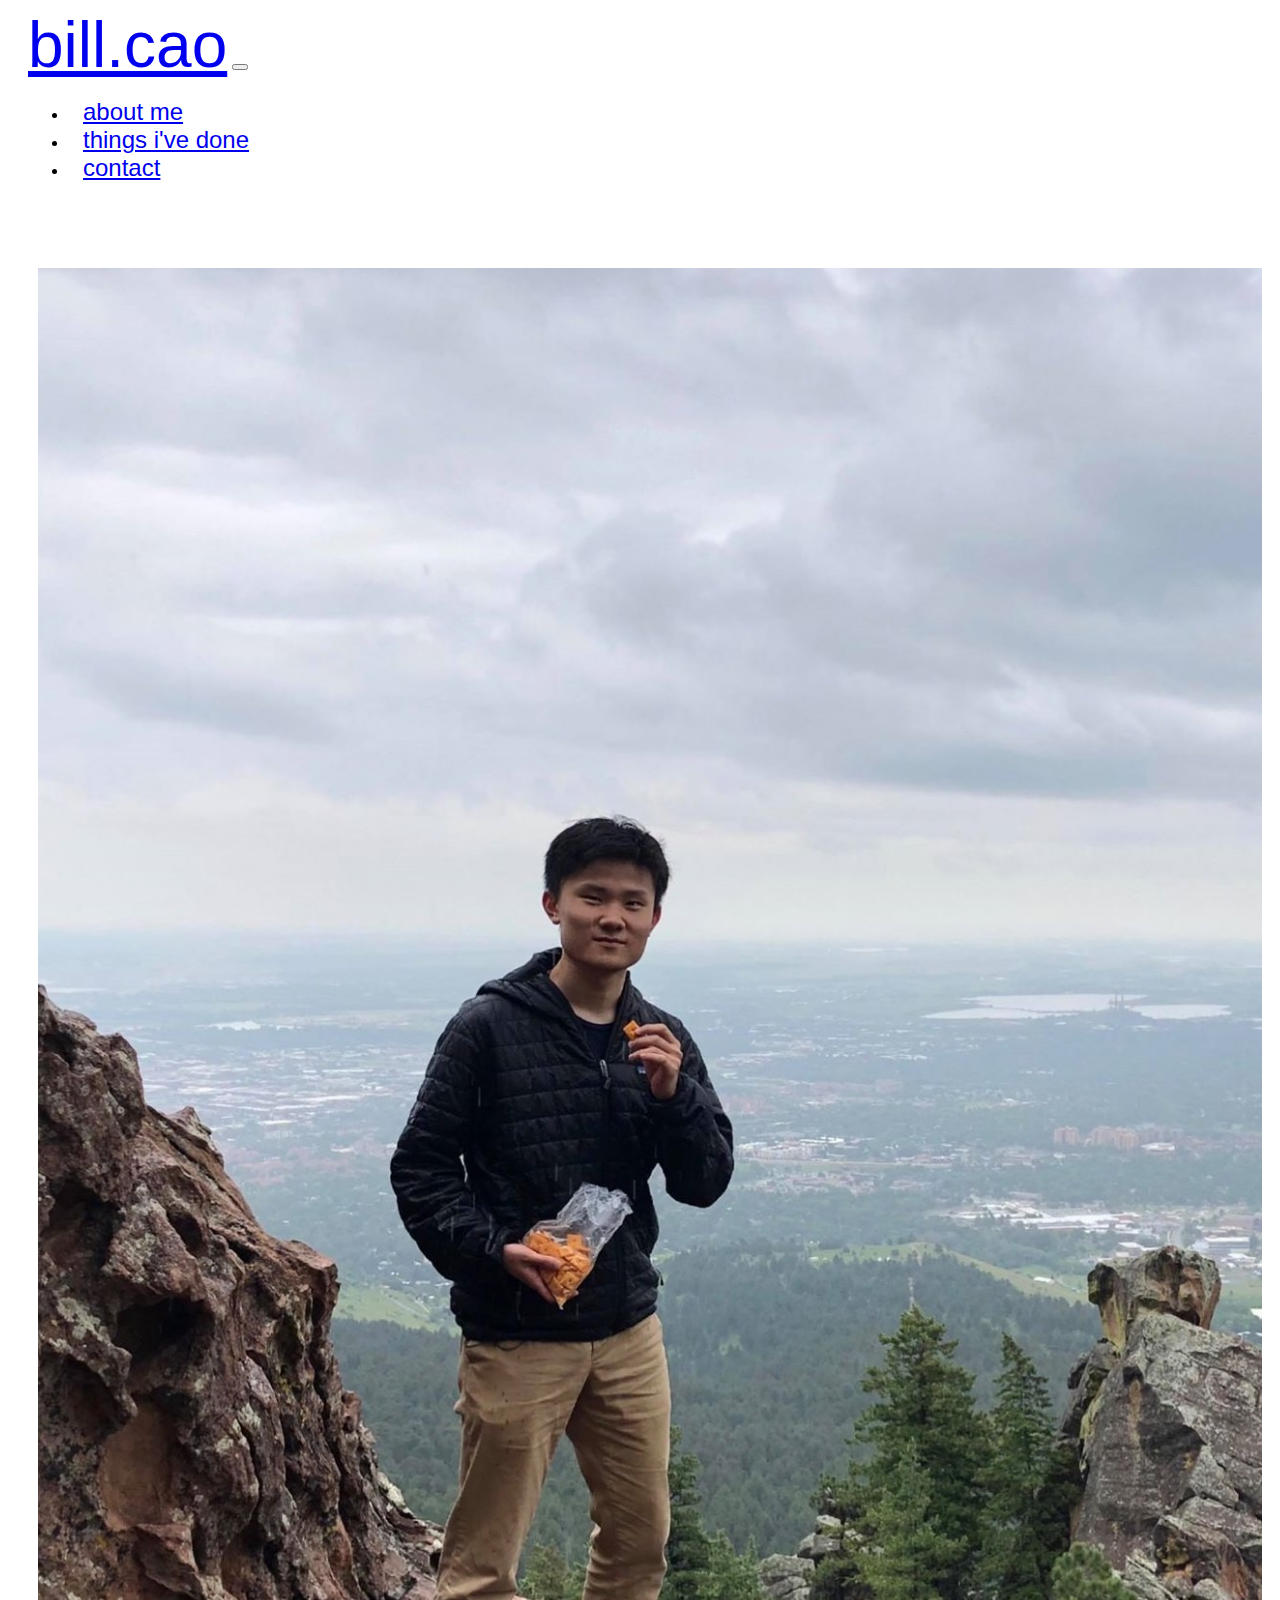
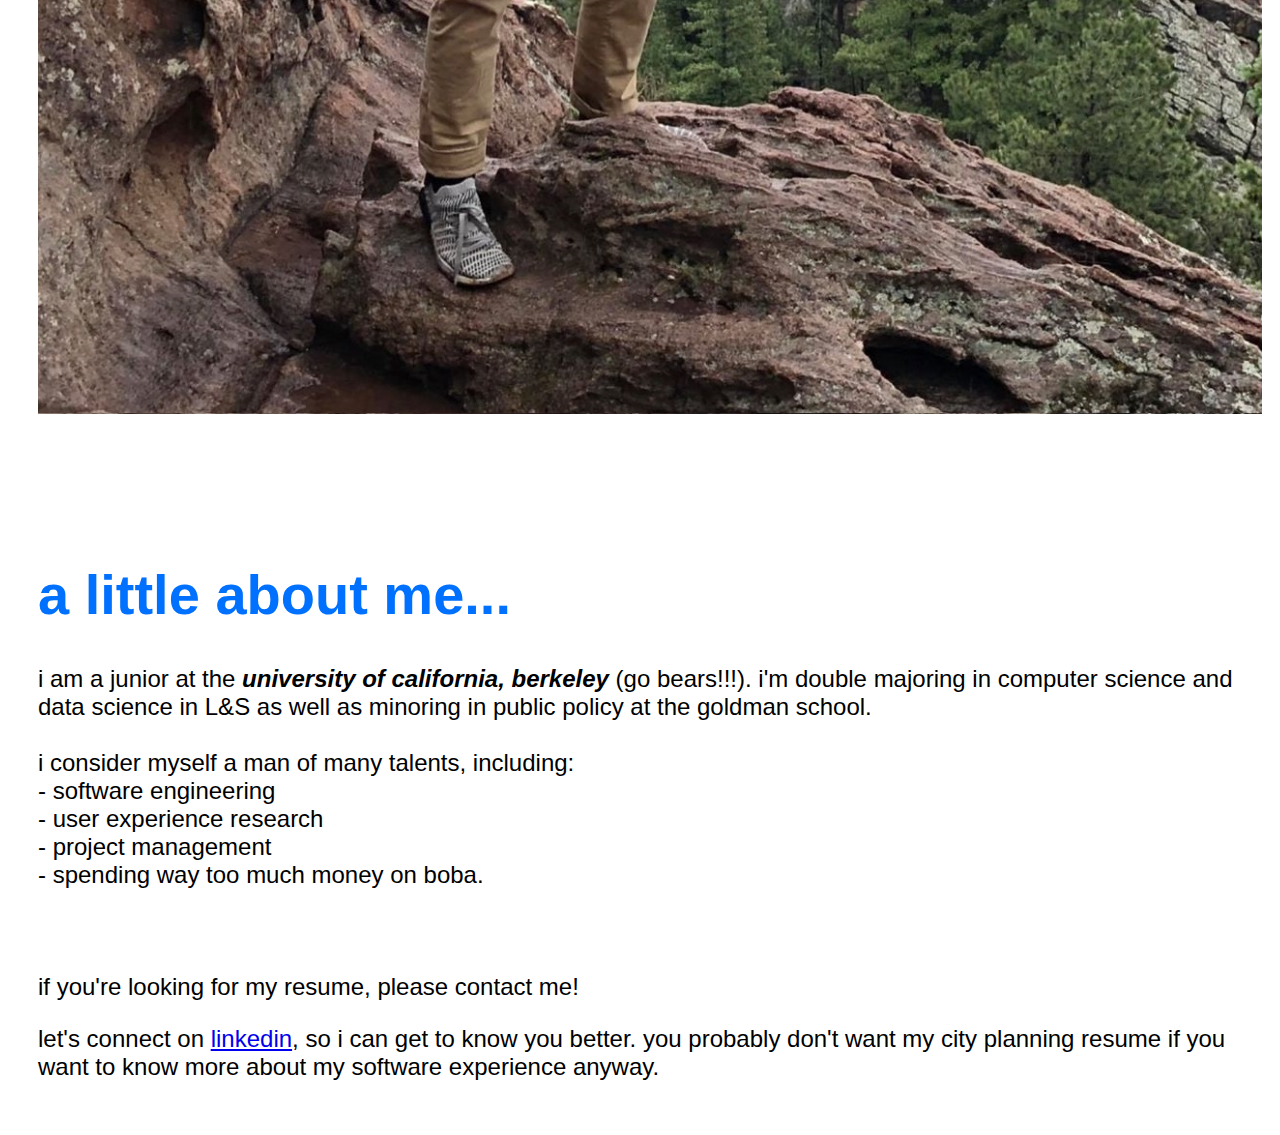
==== aboutme.html @ 920cad90 "finish lol" ====
<!doctype html>
<html lang="en">

<head>
    <!-- Required meta tags -->
    <meta charset="utf-8">
    <meta name="viewport" content="width=device-width, initial-scale=1, shrink-to-fit=no">
    <!-- SOURCE: https://css-tricks.com/snippets/css/typewriter-effect/ -->
    <script type="text/javascript" src="typewriter.js">            
    </script>

    <!-- Bootstrap CSS -->
    <link rel="stylesheet" href="https://stackpath.bootstrapcdn.com/bootstrap/4.1.1/css/bootstrap.min.css" integrity="sha384-WskhaSGFgHYWDcbwN70/dfYBj47jz9qbsMId/iRN3ewGhXQFZCSftd1LZCfmhktB" crossorigin="anonymous">
    <link rel="stylesheet" href="style.css">

    <link rel="icon" type="image/ico" href="img/favicon.ico">

    <title>Bill Cao - Student at UC Berkeley</title>

    <style>
        body { 
            animation: fadeInAnimation ease 1s 
        } 

        html {
            height: 100%;
            margin: 0;
        }
        
        footer {
            background-color: #555;
            color: white;
            padding: 15px;
            position: absolute;
            bottom: 0;
            width: 100%;
            height: 50px
        }
        
        .bg {
            height: 100%;
            background-repeat: no-repeat;
            background-size: cover;
            background-position: center;
        }
        
        hr {
            height: 3px;
            width: 20%;
        }
        

        /*div {
        border: 3px solid #2a06b4;
      }*/
    </style>
</head>

<body data-spy="scroll" data-target=".navbar" style="font-family:'Lucida Sans', 'Lucida Sans Regular', 'Lucida Grande', 'Lucida Sans Unicode', Geneva, Verdana, sans-serif">
    <div class="bg">
        <nav class="navbar navbar-expand-sm navbar-light bg-transparent" style="margin-left: 20px; margin-right: 20px;">
            
            <a class="navbar-brand" href="index.html" style="font-size: 400%">bill.cao</a>
            
            <button class="navbar-toggler" type="button" data-toggle="collapse" data-target="#navbarNav" aria-controls="navbarNav" aria-expanded="false" aria-label="Toggle navigation">
                <span class="navbar-toggler-icon"></span>
            </button>
            
            <div class="collapse navbar-collapse" id="navbarNav">
                <ul class="navbar-nav ml-auto">
        
                    <li class="nav-item">
                        <a class="nav-link" href="aboutme.html" style="font-size:x-large;">about me</a>
                    </li>
        
                    <li class="nav-item">
                        <a class="nav-link" href="projects.html" style="font-size:x-large;">things i've done</a>
                    </li>
        
                    <li class="nav-item">
                        <a class="nav-link" href="contact.html" style="font-size:x-large;">contact</a>
                    </li>
        
                </ul>
            </div>
        </nav>

        <div class="container-fluid">
            <div class="row" style="padding: 10px">
                <div class="col-md-5" style="padding: 10px">
                    <img src="img/mountainme.jpg" style="padding: 10px; width: 100%; padding-top: 50px">
                </div>

                <div class="col-md-5" style="margin-top: 10%; margin-left: 20px">
                    <h1 class="title-text"> a little about me... </h1>

                    <p style="margin-top: 20px; font-size: 150%; color: #000;"> 
                        i am a junior at the <b><i>university of california, berkeley</i></b> (go bears!!!). i'm double majoring in computer science and data science in L&S as well as minoring in public policy at the goldman school. <br> <br>
                        i consider myself a man of many talents, including: <br>- software engineering <br>- user experience research <br>- project management <br>- spending way too much money on boba.
                    </p>
                </div>
            </div>

            <div class="row" style="padding: 20px">
                <div class="col-md-10" style="padding: 10px">
                    <p style="margin-top: 20px; font-size: 150%; color: #000;"> 
                        if you're looking for my resume, please contact me!
                    </p>
                        
                    <p style="margin-top: 20px; font-size: 150%; color: #000;"> 
                        let's connect on <a href="https://linkedin.com/in/caobill"> linkedin</a>, so i can get to know you better. you probably don't want my city planning resume if you want to know more about my software experience anyway. 
                    </p>
                </div>
            </div>
        </div>
    </div>

    
</body>
---- style.css ----
.css-typing p {
    border-right: .15em solid orange;
    font-family: "Courier";
    font-size: 30px;
    white-space: nowrap;
    overflow: hidden;
  }

  .navbar-nav > li{
    padding-left:15px;
    padding-right:15px;
  }

  .title-text {
    font-size: 350%; 
    color: #0070FF;
  }

  .css-typing p:nth-child(1) {
    width: 15.3em;
    -webkit-animation: type 4s steps(400, end);
    animation: type 4s steps(40, end);
    -webkit-animation-fill-mode: forwards;
    animation-fill-mode: forwards;
  }

  .css-typing p:nth-child(1) {
    width: 20.3em;
    -webkit-animation: type 4s steps(400, end);
    animation: type 4s steps(40, end);
    -webkit-animation-fill-mode: backwards;
    animation-fill-mode: backwards;
  }
  
  @keyframes type {
    0% {
      width: 0;
    }
    99.9% {
      border-right: .15em solid orange;
    }
    100% {
      border: none;
    }
  }
  
  @-webkit-keyframes type {
    0% {
      width: 0;
    }
    99.9% {
      border-right: .15em solid orange;
    }
    100% {
      border: none;
    }
  }
  
  @keyframes type2 {
    0% {
      width: 0;
    }
    1% {
      opacity: 1;
    }
    99.9% {
      border-left: .15em solid orange;
    }
    100% {
      opacity: 1;
      border: none;
    }
  }

  @keyframes blink {
    50% {
      border-color: transparent;
    }
  }
  @-webkit-keyframes blink {
    50% {
      border-color: tranparent;
    }
  }

  @keyframes fadeInAnimation { 
    0% { 
        opacity: 0; 
    } 
    100% { 
        opacity: 1; 
    } 
}

@keyframes goDown {
    0% { 
        transform: translateY(0); 
    }

    100% { 
        transform: translateY(-15%);
    }
}

@keyframes goUp {
    0% { 
        transform: translateY(0); 
    }

    100% { 
        transform: translateY(15%);
    }
}


.movedown {
    animation: goDown ease forwards 2s
}

.moveup {
    animation: goUp ease forwards 2s
}
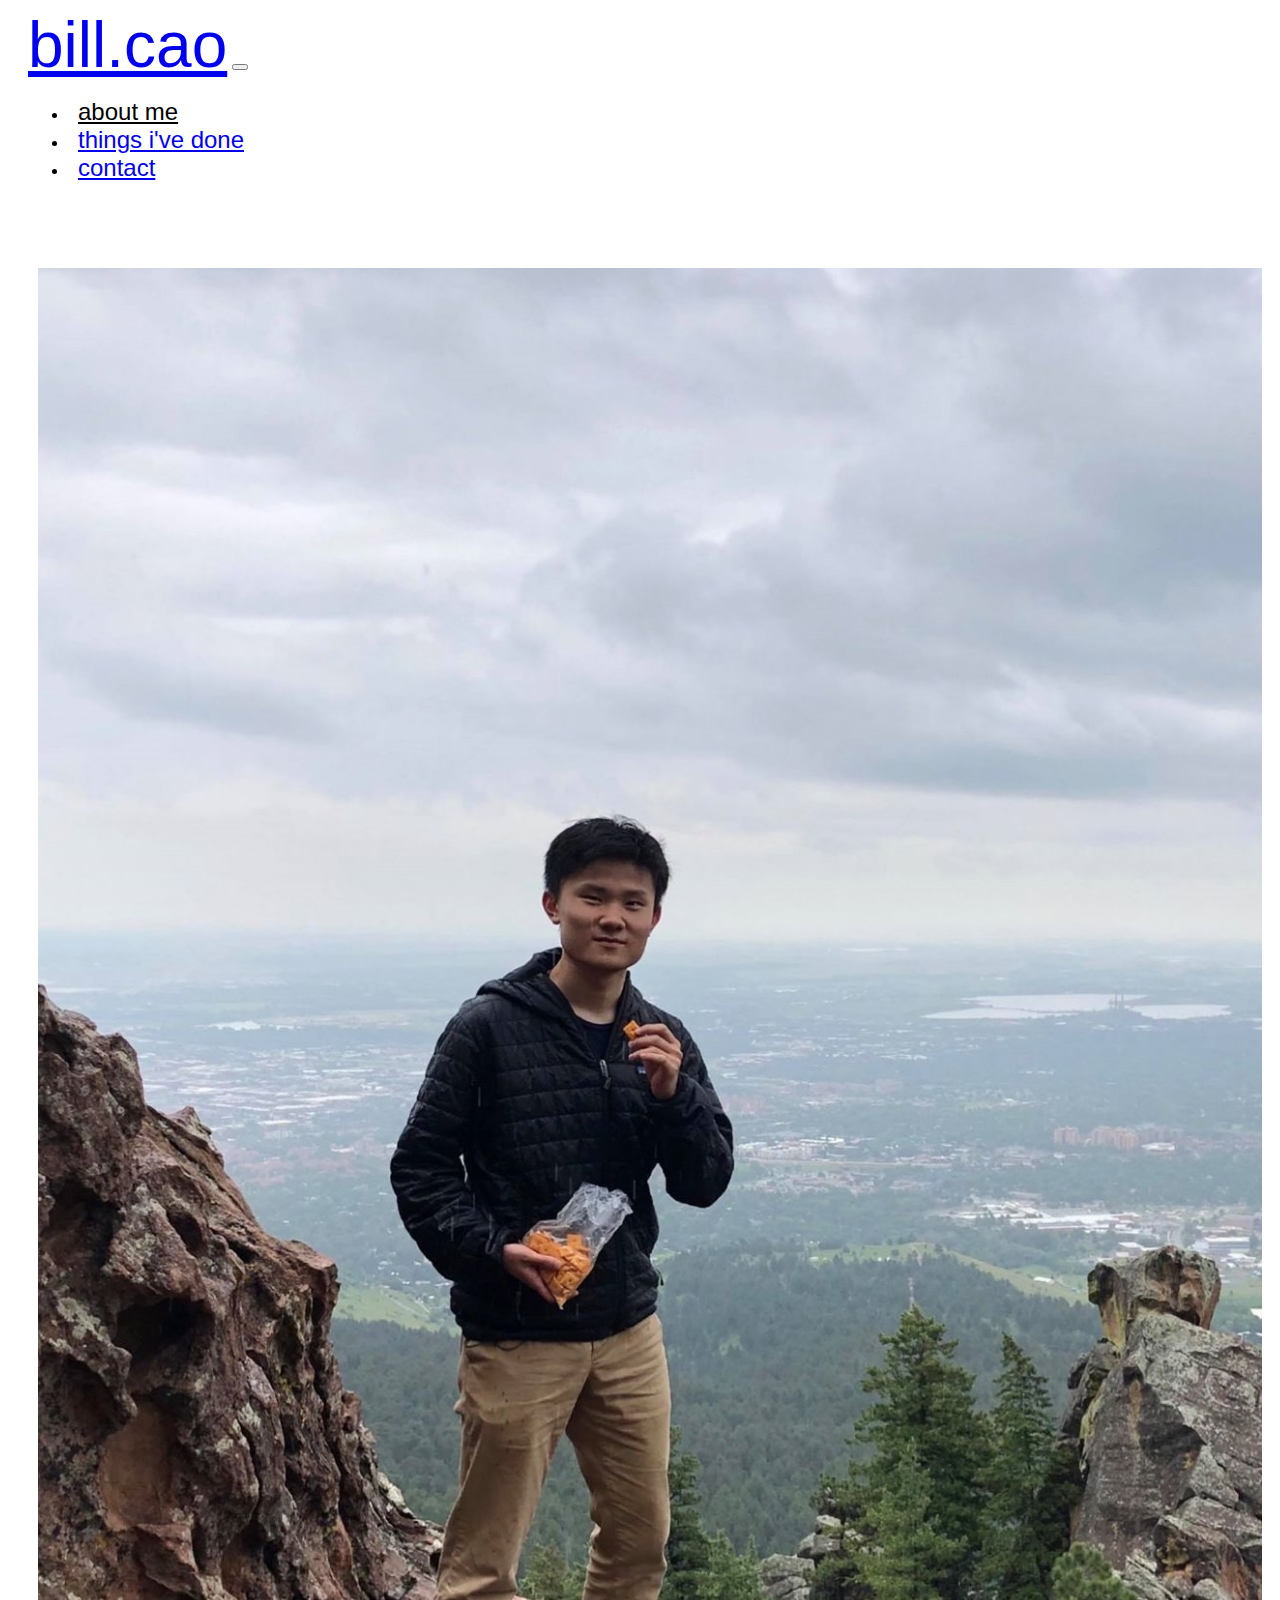
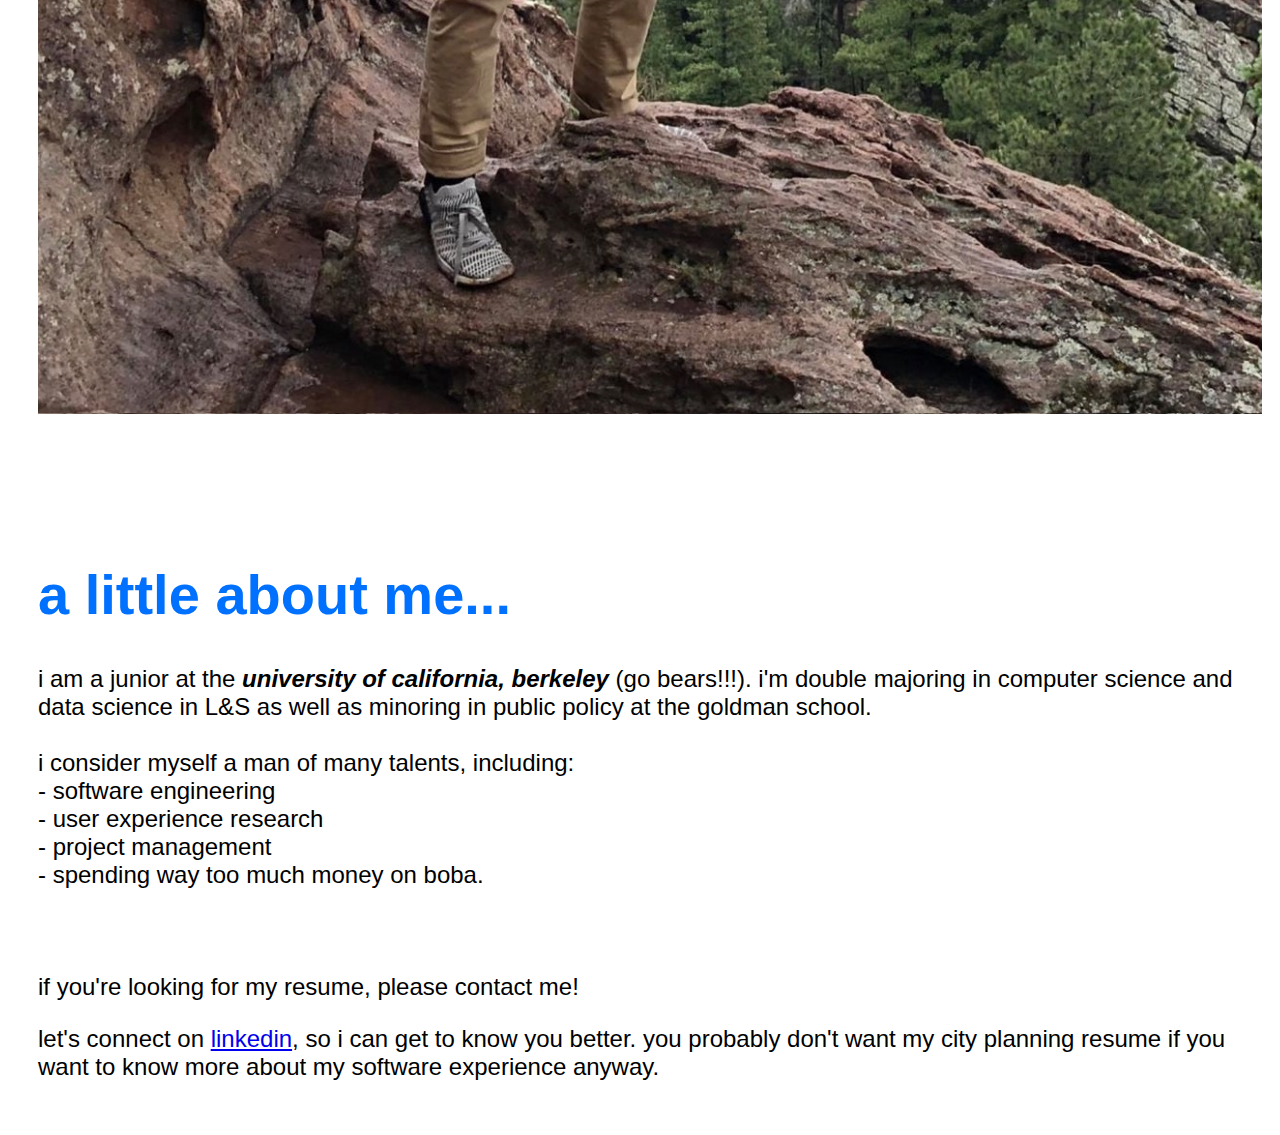
==== commit 6765d6a6: "minor fixese and centering stuff" ====
--- a/aboutme.html
+++ b/aboutme.html
@@ -70,7 +70,7 @@
                 <ul class="navbar-nav ml-auto">
         
                     <li class="nav-item">
-                        <a class="nav-link" href="aboutme.html" style="font-size:x-large;">about me</a>
+                        <a class="nav-link" href="aboutme.html" style="font-size:x-large; color: black">about me</a>
                     </li>
         
                     <li class="nav-item">
--- a/style.css
+++ b/style.css
@@ -7,8 +7,8 @@
   }
 
   .navbar-nav > li{
-    padding-left:15px;
-    padding-right:15px;
+    padding-left:10px;
+    padding-right:10px;
   }
 
   .title-text {
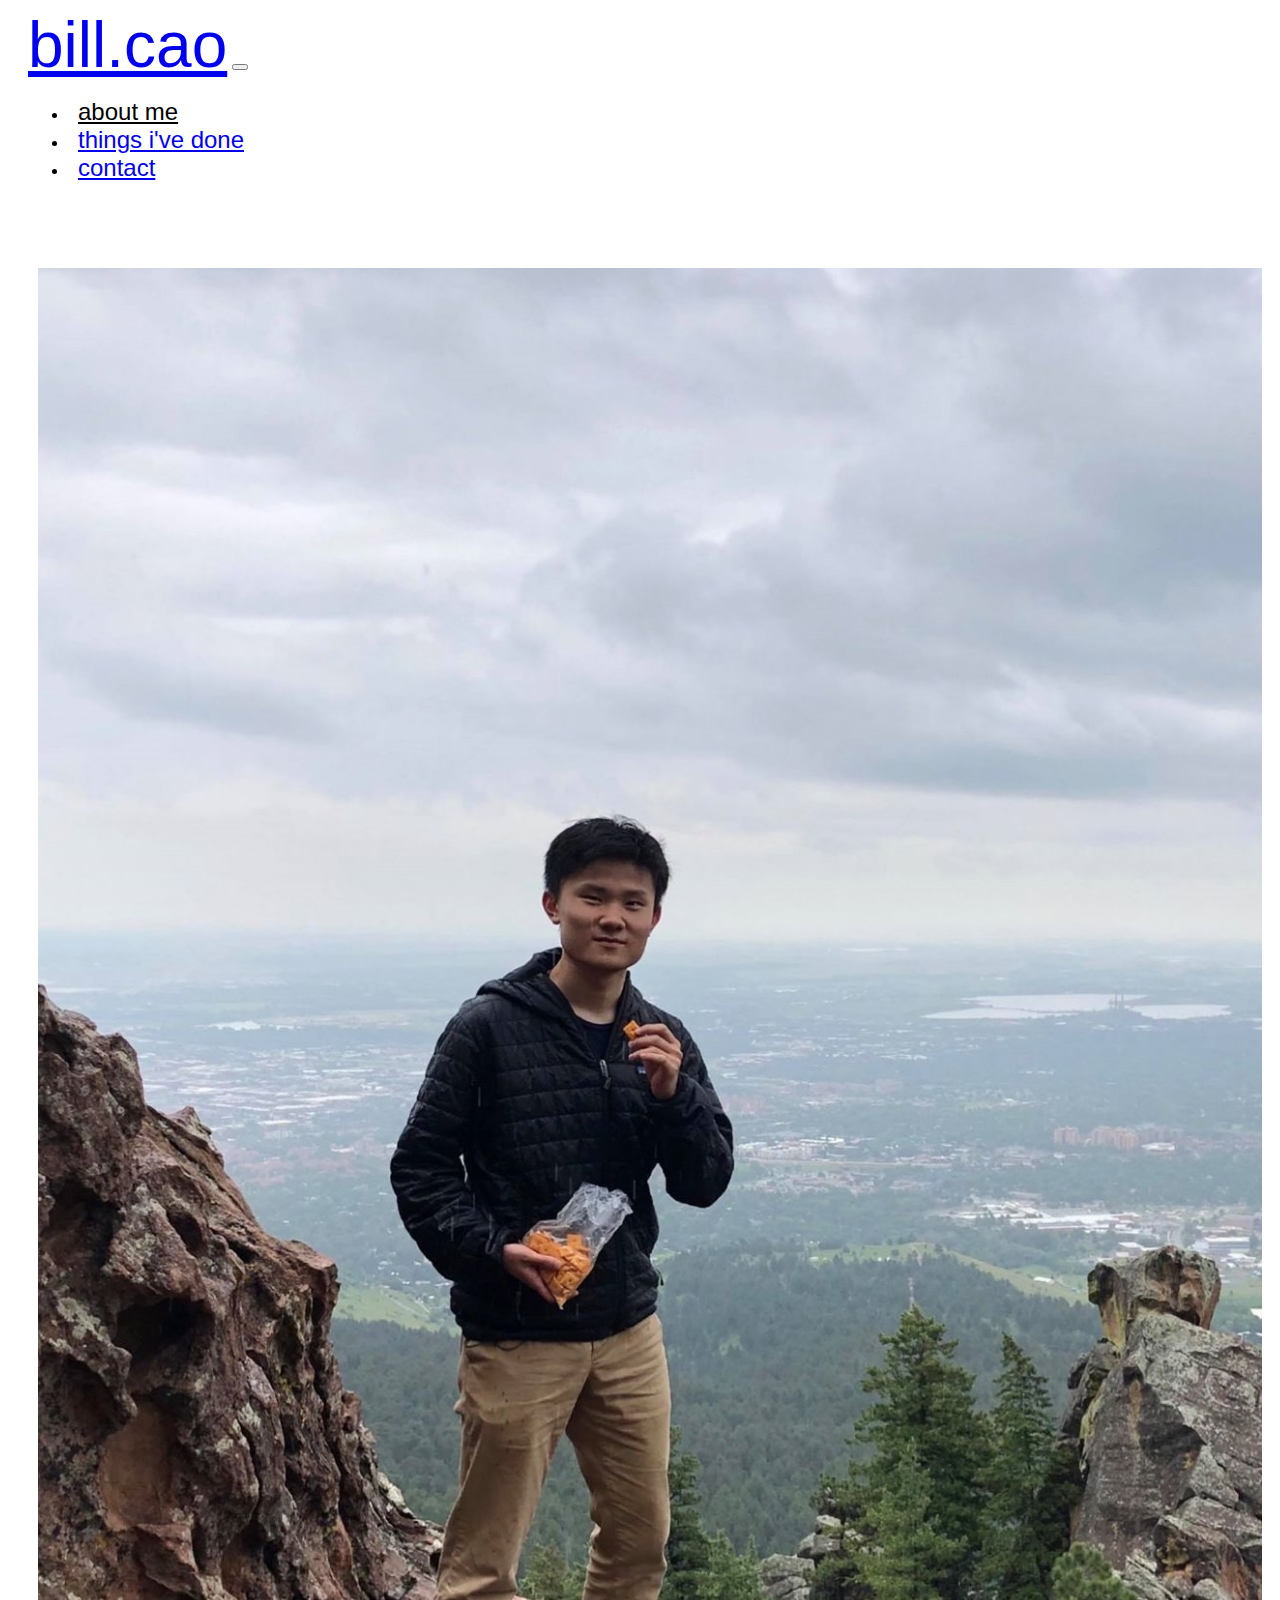
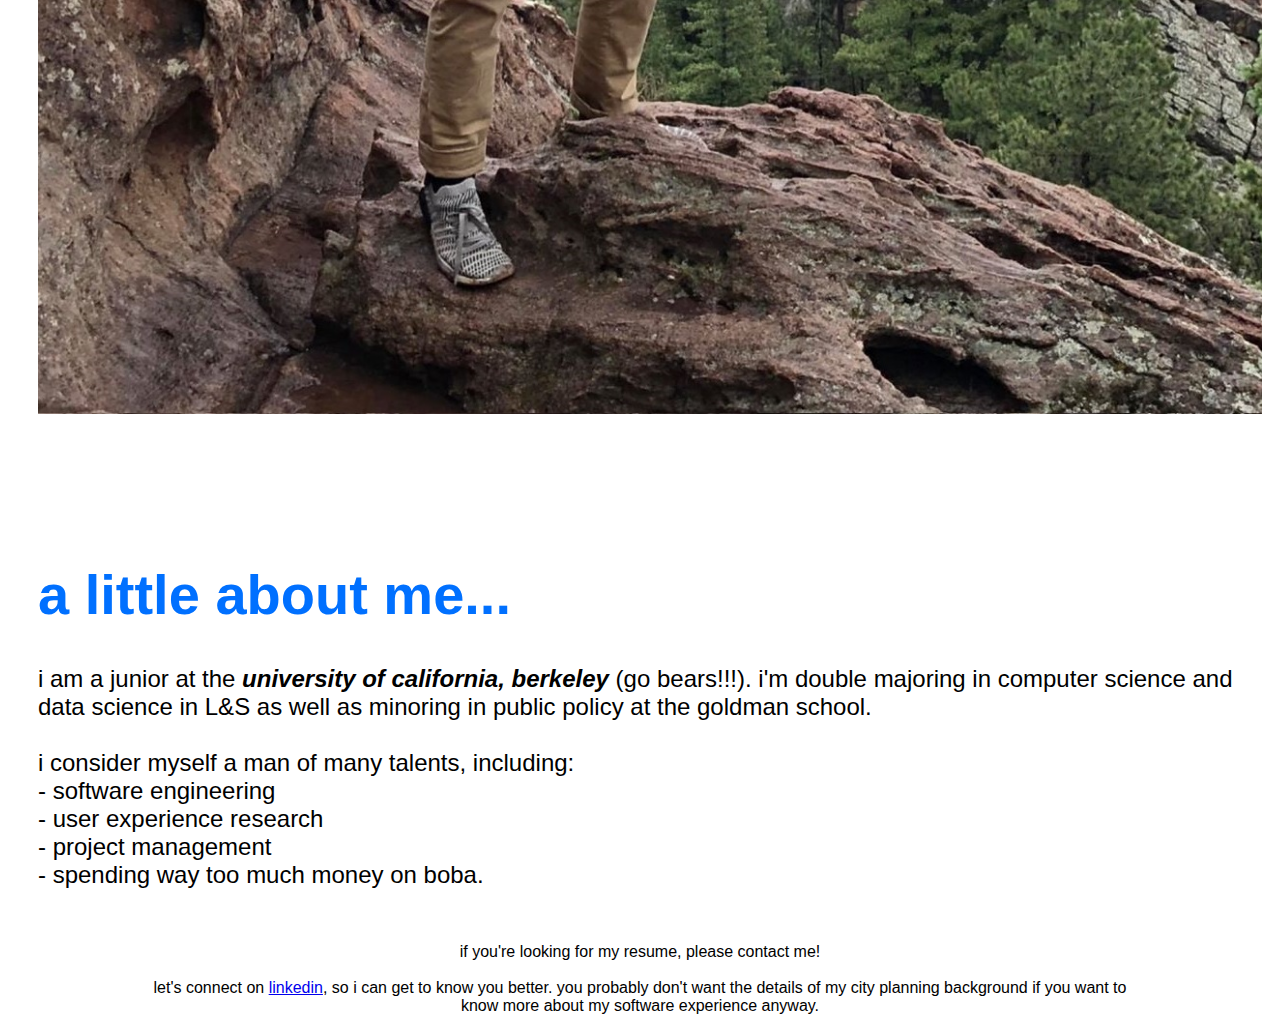
==== commit 4819068f: "done for now i guess" ====
--- a/aboutme.html
+++ b/aboutme.html
@@ -101,16 +101,11 @@
                 </div>
             </div>
 
-            <div class="row" style="padding: 20px">
-                <div class="col-md-10" style="padding: 10px">
-                    <p style="margin-top: 20px; font-size: 150%; color: #000;"> 
-                        if you're looking for my resume, please contact me!
+            <div class="row" style="padding-left: 10%; padding-right: 10%; text-align: center; margin-top: 20px">
+                    <p style="margin-top: 20px"> 
+                        if you're looking for my resume, please contact me! <br> <br>
+                        let's connect on <a href="https://linkedin.com/in/caobill"> linkedin</a>, so i can get to know you better. you probably don't want the details of my city planning background if you want to know more about my software experience anyway. 
                     </p>
-                        
-                    <p style="margin-top: 20px; font-size: 150%; color: #000;"> 
-                        let's connect on <a href="https://linkedin.com/in/caobill"> linkedin</a>, so i can get to know you better. you probably don't want my city planning resume if you want to know more about my software experience anyway. 
-                    </p>
-                </div>
             </div>
         </div>
     </div>
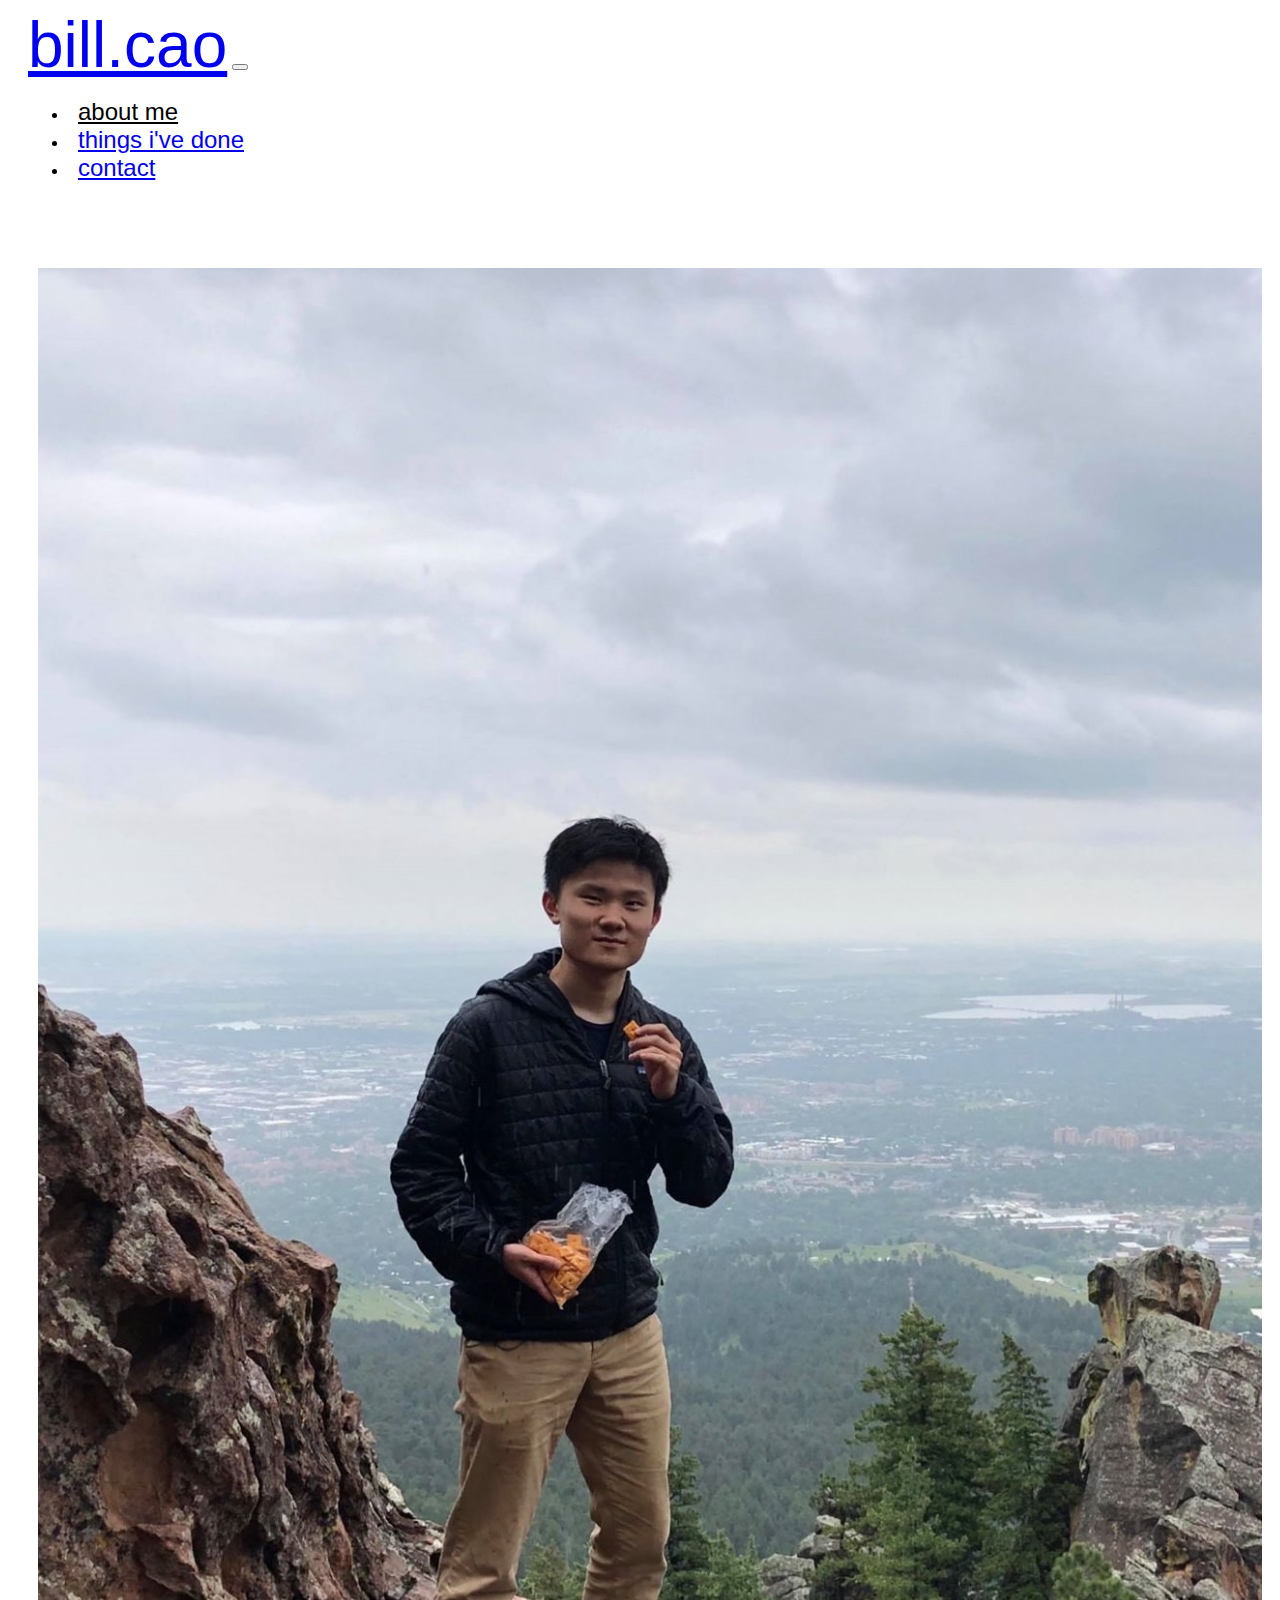
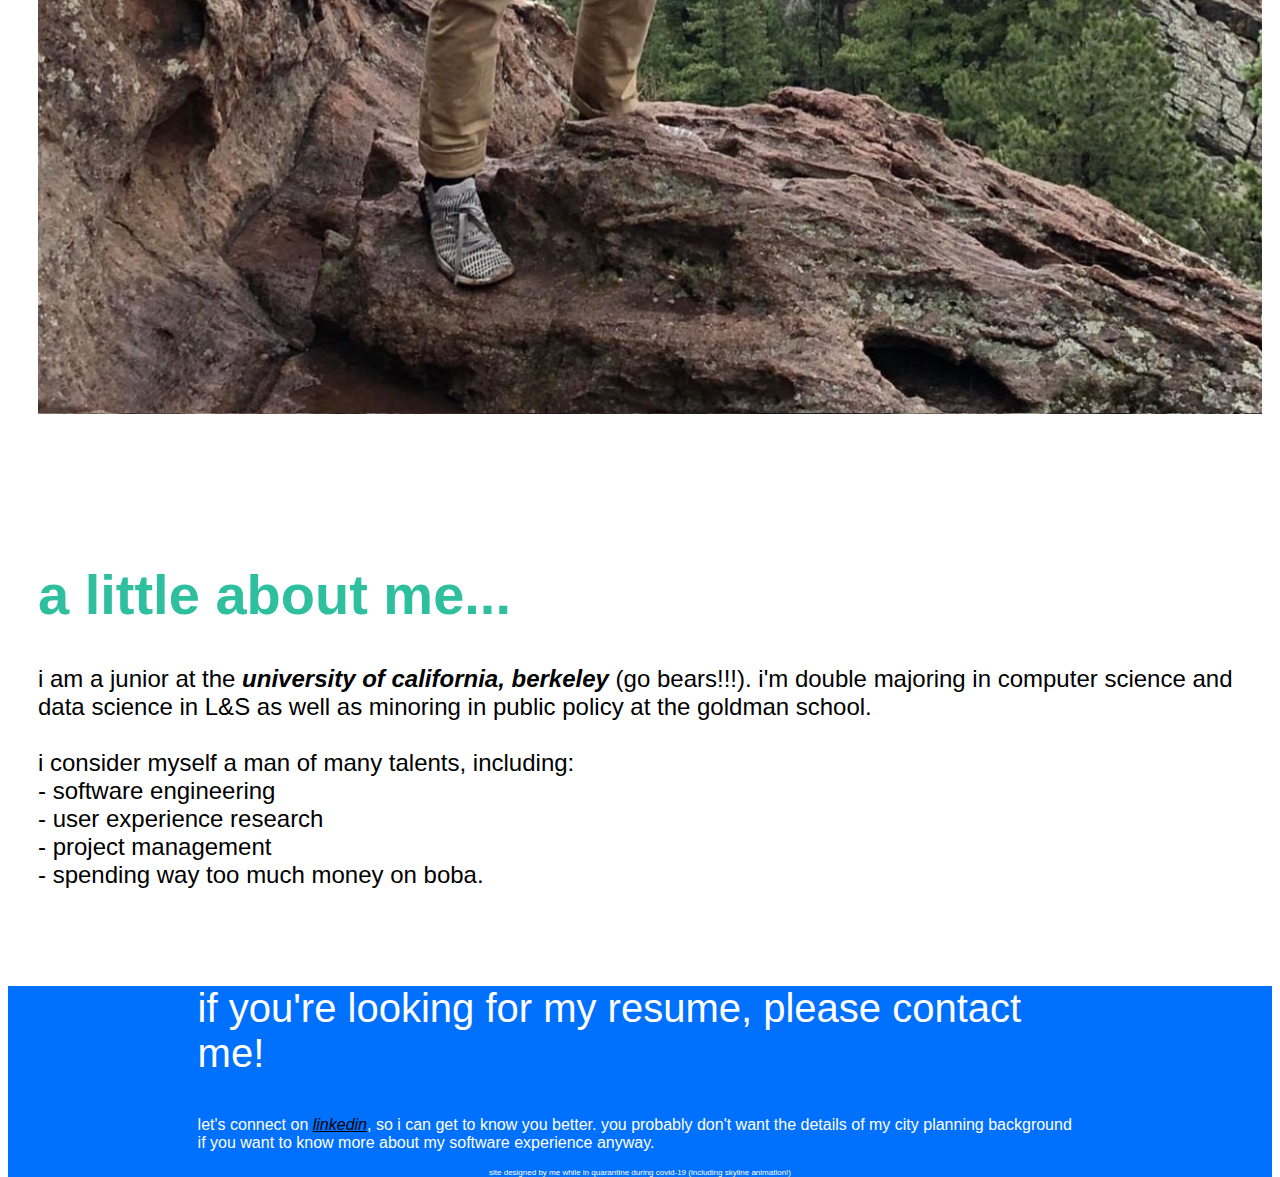
==== commit 4b54be4d: "color stuff?" ====
--- a/aboutme.html
+++ b/aboutme.html
@@ -1,114 +1,180 @@
-<!doctype html>
+<!DOCTYPE html>
 <html lang="en">
-
-<head>
+  <head>
     <!-- Required meta tags -->
-    <meta charset="utf-8">
-    <meta name="viewport" content="width=device-width, initial-scale=1, shrink-to-fit=no">
+    <meta charset="utf-8" />
+    <meta
+      name="viewport"
+      content="width=device-width, initial-scale=1, shrink-to-fit=no"
+    />
     <!-- SOURCE: https://css-tricks.com/snippets/css/typewriter-effect/ -->
-    <script type="text/javascript" src="typewriter.js">            
-    </script>
+    <script type="text/javascript" src="typewriter.js"></script>
 
     <!-- Bootstrap CSS -->
-    <link rel="stylesheet" href="https://stackpath.bootstrapcdn.com/bootstrap/4.1.1/css/bootstrap.min.css" integrity="sha384-WskhaSGFgHYWDcbwN70/dfYBj47jz9qbsMId/iRN3ewGhXQFZCSftd1LZCfmhktB" crossorigin="anonymous">
-    <link rel="stylesheet" href="style.css">
+    <link
+      rel="stylesheet"
+      href="https://stackpath.bootstrapcdn.com/bootstrap/4.1.1/css/bootstrap.min.css"
+      integrity="sha384-WskhaSGFgHYWDcbwN70/dfYBj47jz9qbsMId/iRN3ewGhXQFZCSftd1LZCfmhktB"
+      crossorigin="anonymous"
+    />
+    <link rel="stylesheet" href="style.css" />
 
-    <link rel="icon" type="image/ico" href="img/favicon.ico">
+    <link rel="icon" type="image/ico" href="img/favicon.ico" />
 
     <title>Bill Cao - Student at UC Berkeley</title>
 
     <style>
-        body { 
-            animation: fadeInAnimation ease 1s 
-        } 
+      body {
+        animation: fadeInAnimation ease 1s;
+      }
 
-        html {
-            height: 100%;
-            margin: 0;
-        }
-        
-        footer {
-            background-color: #555;
-            color: white;
-            padding: 15px;
-            position: absolute;
-            bottom: 0;
-            width: 100%;
-            height: 50px
-        }
-        
-        .bg {
-            height: 100%;
-            background-repeat: no-repeat;
-            background-size: cover;
-            background-position: center;
-        }
-        
-        hr {
-            height: 3px;
-            width: 20%;
-        }
-        
+      html {
+        height: 100%;
+        margin: 0;
+      }
 
-        /*div {
+      footer {
+        background-color: #555;
+        color: white;
+        padding: 15px;
+        position: absolute;
+        bottom: 0;
+        width: 100%;
+        height: 50px;
+      }
+
+      .bg {
+        height: 100%;
+        background-repeat: no-repeat;
+        background-size: cover;
+        background-position: center;
+      }
+
+      hr {
+        height: 3px;
+        width: 20%;
+      }
+
+      /*div {
         border: 3px solid #2a06b4;
       }*/
     </style>
-</head>
+  </head>
 
-<body data-spy="scroll" data-target=".navbar" style="font-family:'Lucida Sans', 'Lucida Sans Regular', 'Lucida Grande', 'Lucida Sans Unicode', Geneva, Verdana, sans-serif">
+  <body
+    data-spy="scroll"
+    data-target=".navbar"
+    style="
+      font-family: 'Lucida Sans', 'Lucida Sans Regular', 'Lucida Grande',
+        'Lucida Sans Unicode', Geneva, Verdana, sans-serif;
+    "
+  >
     <div class="bg">
-        <nav class="navbar navbar-expand-sm navbar-light bg-transparent" style="margin-left: 20px; margin-right: 20px;">
-            
-            <a class="navbar-brand" href="index.html" style="font-size: 400%">bill.cao</a>
-            
-            <button class="navbar-toggler" type="button" data-toggle="collapse" data-target="#navbarNav" aria-controls="navbarNav" aria-expanded="false" aria-label="Toggle navigation">
-                <span class="navbar-toggler-icon"></span>
-            </button>
-            
-            <div class="collapse navbar-collapse" id="navbarNav">
-                <ul class="navbar-nav ml-auto">
-        
-                    <li class="nav-item">
-                        <a class="nav-link" href="aboutme.html" style="font-size:x-large; color: black">about me</a>
-                    </li>
-        
-                    <li class="nav-item">
-                        <a class="nav-link" href="projects.html" style="font-size:x-large;">things i've done</a>
-                    </li>
-        
-                    <li class="nav-item">
-                        <a class="nav-link" href="contact.html" style="font-size:x-large;">contact</a>
-                    </li>
-        
-                </ul>
-            </div>
-        </nav>
+      <nav
+        class="navbar navbar-expand-sm navbar-light bg-transparent"
+        style="margin-left: 20px; margin-right: 20px;"
+      >
+        <a class="navbar-brand" href="index.html" style="font-size: 400%;"
+          >bill.cao</a
+        >
 
-        <div class="container-fluid">
-            <div class="row" style="padding: 10px">
-                <div class="col-md-5" style="padding: 10px">
-                    <img src="img/mountainme.jpg" style="padding: 10px; width: 100%; padding-top: 50px">
-                </div>
+        <button
+          class="navbar-toggler"
+          type="button"
+          data-toggle="collapse"
+          data-target="#navbarNav"
+          aria-controls="navbarNav"
+          aria-expanded="false"
+          aria-label="Toggle navigation"
+        >
+          <span class="navbar-toggler-icon"></span>
+        </button>
 
-                <div class="col-md-5" style="margin-top: 10%; margin-left: 20px">
-                    <h1 class="title-text"> a little about me... </h1>
+        <div class="collapse navbar-collapse" id="navbarNav">
+          <ul class="navbar-nav ml-auto">
+            <li class="nav-item">
+              <a
+                class="nav-link"
+                href="aboutme.html"
+                style="font-size: x-large; color: black;"
+                >about me</a
+              >
+            </li>
 
-                    <p style="margin-top: 20px; font-size: 150%; color: #000;"> 
-                        i am a junior at the <b><i>university of california, berkeley</i></b> (go bears!!!). i'm double majoring in computer science and data science in L&S as well as minoring in public policy at the goldman school. <br> <br>
-                        i consider myself a man of many talents, including: <br>- software engineering <br>- user experience research <br>- project management <br>- spending way too much money on boba.
-                    </p>
-                </div>
-            </div>
+            <li class="nav-item">
+              <a
+                class="nav-link"
+                href="projects.html"
+                style="font-size: x-large;"
+                >things i've done</a
+              >
+            </li>
 
-            <div class="row" style="padding-left: 10%; padding-right: 10%; text-align: center; margin-top: 20px">
-                    <p style="margin-top: 20px"> 
-                        if you're looking for my resume, please contact me! <br> <br>
-                        let's connect on <a href="https://linkedin.com/in/caobill"> linkedin</a>, so i can get to know you better. you probably don't want the details of my city planning background if you want to know more about my software experience anyway. 
-                    </p>
-            </div>
+            <li class="nav-item">
+              <a
+                class="nav-link"
+                href="contact.html"
+                style="font-size: x-large;"
+                >contact</a
+              >
+            </li>
+          </ul>
         </div>
+      </nav>
+
+      <div class="container-fluid">
+        <div class="row" style="padding: 10px;">
+          <div class="col-md-5" style="padding: 10px;">
+            <img
+              src="img/mountainme.jpg"
+              style="padding: 10px; width: 100%; padding-top: 50px;"
+            />
+          </div>
+
+          <div class="col-md-5" style="margin-top: 10%; margin-left: 20px;">
+            <h1 class="title-text">a little about me...</h1>
+
+            <p style="margin-top: 20px; font-size: 150%; color: #000;">
+              i am a junior at the
+              <b><i>university of california, berkeley</i></b> (go bears!!!).
+              i'm double majoring in computer science and data science in L&S as
+              well as minoring in public policy at the goldman school. <br />
+              <br />
+              i consider myself a man of many talents, including: <br />-
+              software engineering <br />- user experience research <br />-
+              project management <br />- spending way too much money on boba.
+            </p>
+          </div>
+        </div>
+      </div>
+
+      <div
+        class="container-fluid"
+        style="margin-top: 5%; background-color: #0070ff; color:white"
+      >
+        <div
+          class="row"
+          style="padding-left: 15%; padding-right: 15%; margin-top: 20px;"
+        >
+          <p style="font-size: 250%; margin-top: 5%;">
+            if you're looking for my resume, please contact me!
+          </p>
+
+          <p style="margin-top: px;">
+            let's connect on
+            <a style="color: black;" href="https://linkedin.com/in/caobill"
+              ><i><u>linkedin</u></i></a
+            >, so i can get to know you better. you probably don't want the
+            details of my city planning background if you want to know more
+            about my software experience anyway.
+          </p>
+
+          <p style="font-size: 8px; text-align: center;">
+            site designed by me while in quarantine during covid-19 (including
+            skyline animation!)
+          </p>
+        </div>
+      </div>
     </div>
-
-    
-</body>+  </body>
+</html>
--- a/style.css
+++ b/style.css
@@ -12,8 +12,9 @@
   }
 
   .title-text {
-    font-size: 350%; 
-    color: #0070FF;
+    font-size: 350%;
+    color: #2ebf9e 
+    /* color: #0070FF; */
   }
 
   .css-typing p:nth-child(1) {
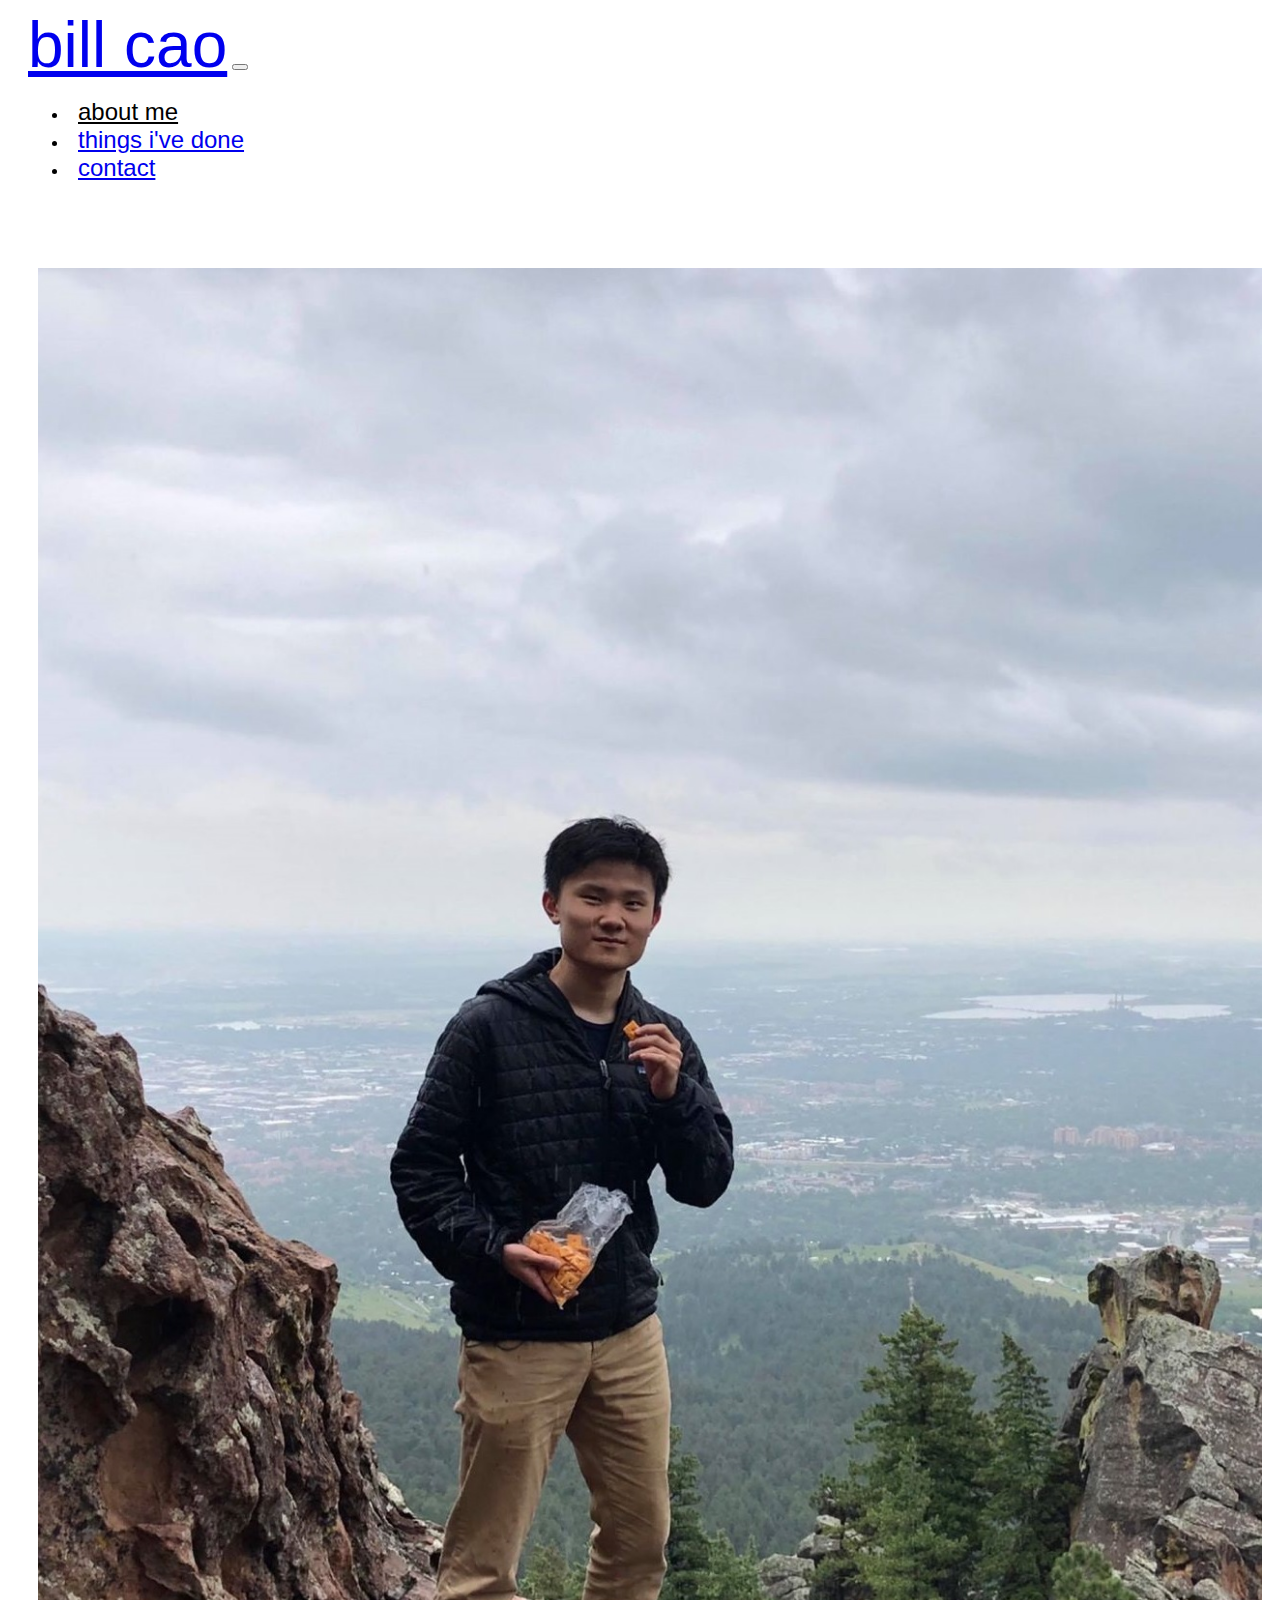
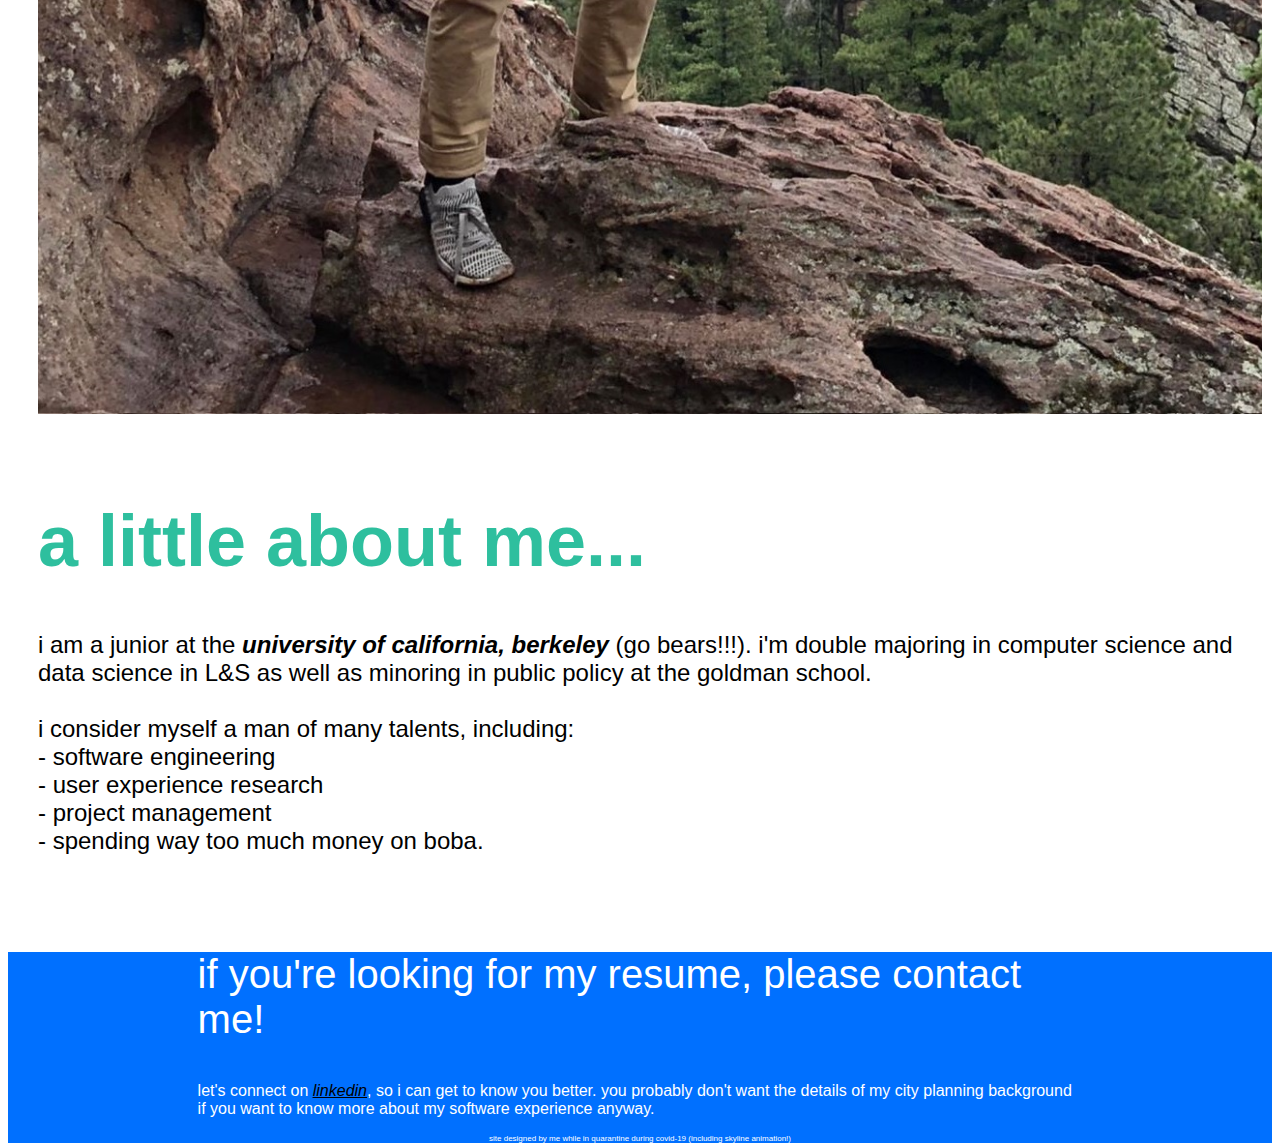
==== commit 63cb90ba: "add hawaii and also some other beautifications" ====
--- a/aboutme.html
+++ b/aboutme.html
@@ -75,7 +75,7 @@
         style="margin-left: 20px; margin-right: 20px;"
       >
         <a class="navbar-brand" href="index.html" style="font-size: 400%;"
-          >bill.cao</a
+          >bill cao</a
         >
 
         <button
@@ -131,7 +131,7 @@
             />
           </div>
 
-          <div class="col-md-5" style="margin-top: 10%; margin-left: 20px;">
+          <div class="col-md-5" style="margin-top: 5%; margin-left: 20px;">
             <h1 class="title-text">a little about me...</h1>
 
             <p style="margin-top: 20px; font-size: 150%; color: #000;">
--- a/style.css
+++ b/style.css
@@ -12,7 +12,7 @@
   }
 
   .title-text {
-    font-size: 350%;
+    font-size: 450%;
     color: #2ebf9e 
     /* color: #0070FF; */
   }
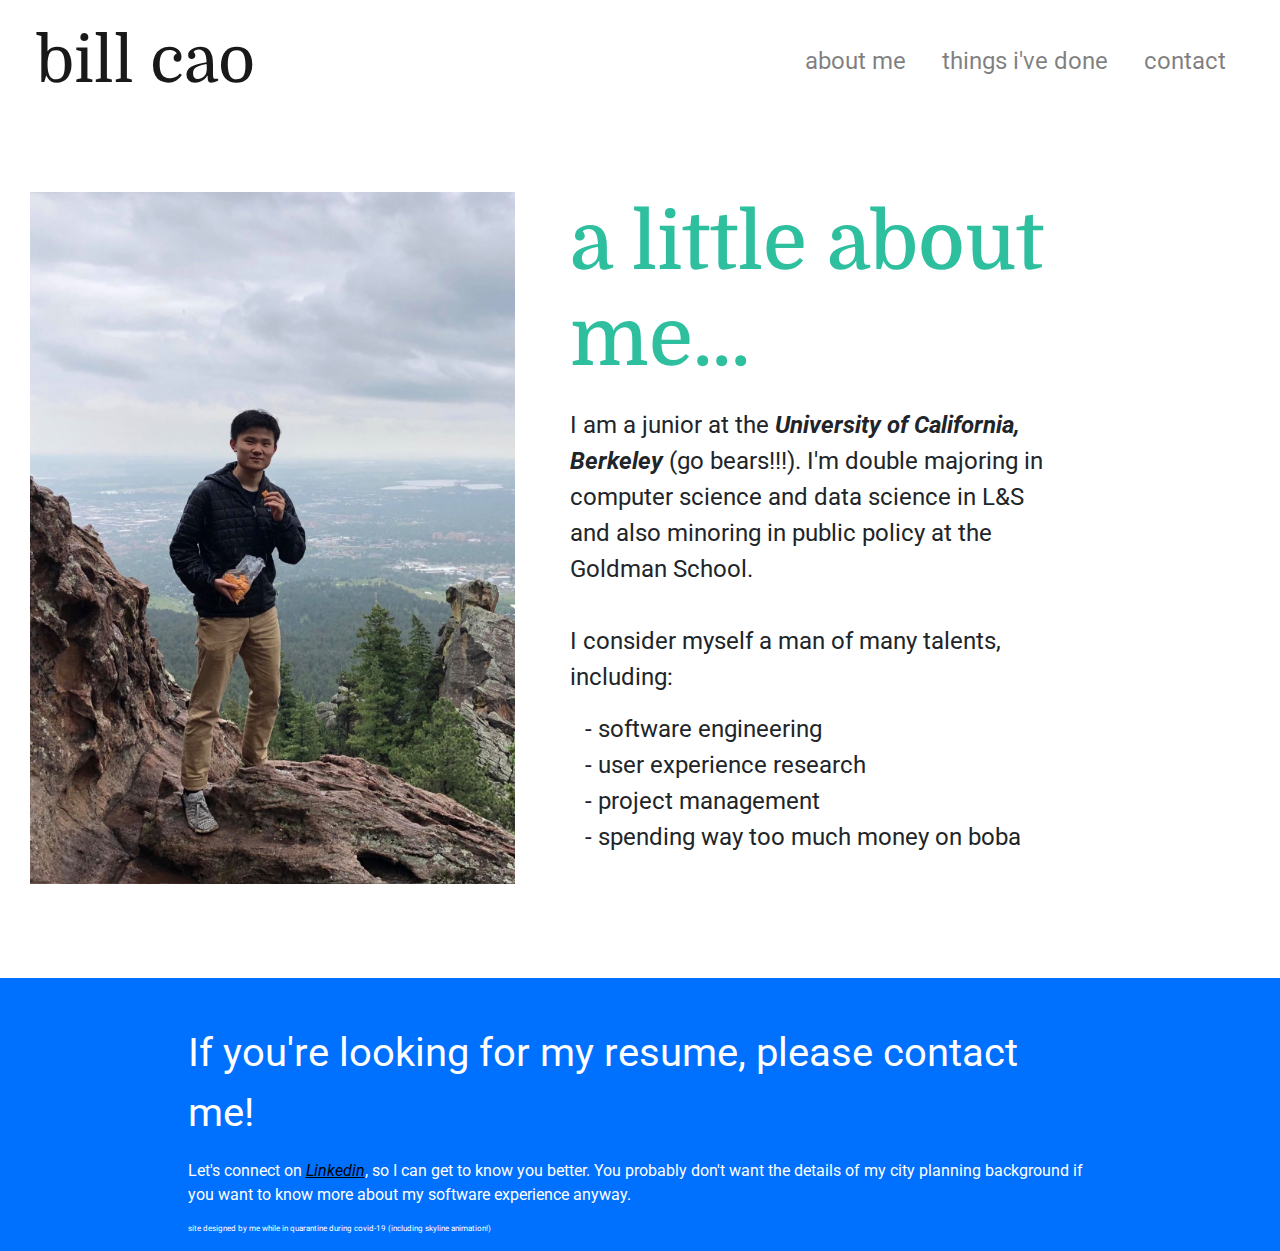
==== commit b07f7e22: "simplify css and new fonts!" ====
--- a/aboutme.html
+++ b/aboutme.html
@@ -7,16 +7,16 @@
       name="viewport"
       content="width=device-width, initial-scale=1, shrink-to-fit=no"
     />
-    <!-- SOURCE: https://css-tricks.com/snippets/css/typewriter-effect/ -->
-    <script type="text/javascript" src="typewriter.js"></script>
-
     <!-- Bootstrap CSS -->
     <link
       rel="stylesheet"
-      href="https://stackpath.bootstrapcdn.com/bootstrap/4.1.1/css/bootstrap.min.css"
-      integrity="sha384-WskhaSGFgHYWDcbwN70/dfYBj47jz9qbsMId/iRN3ewGhXQFZCSftd1LZCfmhktB"
+      href="https://stackpath.bootstrapcdn.com/bootstrap/4.4.1/css/bootstrap.min.css"
+      integrity="sha384-Vkoo8x4CGsO3+Hhxv8T/Q5PaXtkKtu6ug5TOeNV6gBiFeWPGFN9MuhOf23Q9Ifjh"
       crossorigin="anonymous"
     />
+    <!-- Fonts -->
+    <link href="https://fonts.googleapis.com/css2?family=Domine:wght@400;700&family=Roboto:wght@400;700;900&display=swap" rel="stylesheet">
+    <!-- Style -->
     <link rel="stylesheet" href="style.css" />
 
     <link rel="icon" type="image/ico" href="img/favicon.ico" />
@@ -27,101 +27,56 @@
       body {
         animation: fadeInAnimation ease 1s;
       }
-
-      html {
-        height: 100%;
-        margin: 0;
-      }
-
-      footer {
-        background-color: #555;
-        color: white;
-        padding: 15px;
-        position: absolute;
-        bottom: 0;
-        width: 100%;
-        height: 50px;
-      }
-
-      .bg {
-        height: 100%;
-        background-repeat: no-repeat;
-        background-size: cover;
-        background-position: center;
-      }
-
-      hr {
-        height: 3px;
-        width: 20%;
-      }
-
-      /*div {
-        border: 3px solid #2a06b4;
-      }*/
     </style>
   </head>
 
   <body
     data-spy="scroll"
     data-target=".navbar"
-    style="
-      font-family: 'Lucida Sans', 'Lucida Sans Regular', 'Lucida Grande',
-        'Lucida Sans Unicode', Geneva, Verdana, sans-serif;
-    "
   >
     <div class="bg">
       <nav
-        class="navbar navbar-expand-sm navbar-light bg-transparent"
-        style="margin-left: 20px; margin-right: 20px;"
+      class="navbar navbar-expand-lg navbar-light bg-transparent"
+      style="margin-left: 20px; margin-right: 20px;"
+    >
+      <a class="navbar-brand" href="index.html" style="font-size: 400%;"
+        >bill cao
+      </a>
+
+      <button
+        class="navbar-toggler"
+        type="button"
+        data-toggle="collapse"
+        data-target="#navbarNav"
+        aria-controls="navbarNav"
+        aria-expanded="false"
+        aria-label="Toggle navigation"
       >
-        <a class="navbar-brand" href="index.html" style="font-size: 400%;"
-          >bill cao</a
-        >
+        <span class="navbar-toggler-icon"></span>
+      </button>
 
-        <button
-          class="navbar-toggler"
-          type="button"
-          data-toggle="collapse"
-          data-target="#navbarNav"
-          aria-controls="navbarNav"
-          aria-expanded="false"
-          aria-label="Toggle navigation"
-        >
-          <span class="navbar-toggler-icon"></span>
-        </button>
+      <div class="collapse navbar-collapse" id="navbarNav">
+        <ul class="navbar-nav ml-auto">
+          <li class="nav-item">
+            <a class="nav-link" href="aboutme.html" style="font-size: x-large;"
+              >about me</a
+            >
+          </li>
 
-        <div class="collapse navbar-collapse" id="navbarNav">
-          <ul class="navbar-nav ml-auto">
-            <li class="nav-item">
-              <a
-                class="nav-link"
-                href="aboutme.html"
-                style="font-size: x-large; color: black;"
-                >about me</a
-              >
-            </li>
+          <li class="nav-item">
+            <a class="nav-link" href="projects.html" style="font-size: x-large;"
+              >things i've done</a
+            >
+          </li>
 
-            <li class="nav-item">
-              <a
-                class="nav-link"
-                href="projects.html"
-                style="font-size: x-large;"
-                >things i've done</a
-              >
-            </li>
-
-            <li class="nav-item">
-              <a
-                class="nav-link"
-                href="contact.html"
-                style="font-size: x-large;"
-                >contact</a
-              >
-            </li>
-          </ul>
-        </div>
-      </nav>
-
+          <li class="nav-item">
+            <a class="nav-link" href="contact.html" style="font-size: x-large;"
+              >contact</a
+            >
+          </li>
+        </ul>
+      </div>
+    </nav>
       <div class="container-fluid">
         <div class="row" style="padding: 10px;">
           <div class="col-md-5" style="padding: 10px;">
@@ -134,15 +89,19 @@
           <div class="col-md-5" style="margin-top: 5%; margin-left: 20px;">
             <h1 class="title-text">a little about me...</h1>
 
-            <p style="margin-top: 20px; font-size: 150%; color: #000;">
-              i am a junior at the
-              <b><i>university of california, berkeley</i></b> (go bears!!!).
-              i'm double majoring in computer science and data science in L&S as
-              well as minoring in public policy at the goldman school. <br />
+            <p style="margin-top: 20px; font-size: 150%">
+              I am a junior at the
+              <b><i>University of California, Berkeley</i></b> 
+              (go bears!!!). I'm double majoring in computer science and data science in L&S and
+              also minoring in public policy at the Goldman School. <br />
               <br />
-              i consider myself a man of many talents, including: <br />-
-              software engineering <br />- user experience research <br />-
-              project management <br />- spending way too much money on boba.
+              I consider myself a man of many talents, including: 
+              <div style="margin-left: 15px; font-size: 150%">
+                - software engineering 
+                <br />- user experience research 
+                <br />- project management 
+                <br />- spending way too much money on boba
+              </div>
             </p>
           </div>
         </div>
@@ -157,14 +116,14 @@
           style="padding-left: 15%; padding-right: 15%; margin-top: 20px;"
         >
           <p style="font-size: 250%; margin-top: 5%;">
-            if you're looking for my resume, please contact me!
+            If you're looking for my resume, please contact me!
           </p>
 
           <p style="margin-top: px;">
-            let's connect on
+            Let's connect on
             <a style="color: black;" href="https://linkedin.com/in/caobill"
-              ><i><u>linkedin</u></i></a
-            >, so i can get to know you better. you probably don't want the
+              ><i><u>Linkedin</u></i></a
+            >, so I can get to know you better. You probably don't want the
             details of my city planning background if you want to know more
             about my software experience anyway.
           </p>
--- a/style.css
+++ b/style.css
@@ -1,96 +1,133 @@
+body {
+  font-family: roboto;
+}
+
+html {
+  height: 100%;
+  margin: 0;
+}
+
+footer {
+  background-color: #555;
+  color: white;
+  padding: 15px;
+  position: absolute;
+  bottom: 0;
+  width: 100%;
+  height: 50px
+}
+
+.bg {
+  height: 100%;
+  background-repeat: no-repeat;
+  background-size: cover;
+  background-position: center;
+}
+
+hr {
+  height: 3px;
+  width: 20%;
+}
+
 .css-typing p {
+  border-right: .15em solid orange;
+  font-family: "Courier";
+  font-size: 30px;
+  white-space: nowrap;
+  overflow: hidden;
+}
+
+.navbar-brand {
+  font-family: domine;
+}
+
+
+.navbar-nav > li{
+  padding-left:10px;
+  padding-right:10px;
+}
+
+.title-text {
+  font-family: domine;
+  font-size: 5em;
+  color: #2ebf9e 
+  /* color: #0070FF; */
+}
+
+.css-typing p:nth-child(1) {
+  width: 15.3em;
+  -webkit-animation: type 4s steps(400, end);
+  animation: type 4s steps(40, end);
+  -webkit-animation-fill-mode: forwards;
+  animation-fill-mode: forwards;
+}
+
+.css-typing p:nth-child(1) {
+  width: 20.3em;
+  -webkit-animation: type 4s steps(400, end);
+  animation: type 4s steps(40, end);
+  -webkit-animation-fill-mode: backwards;
+  animation-fill-mode: backwards;
+}
+
+@keyframes type {
+  0% {
+    width: 0;
+  }
+  99.9% {
     border-right: .15em solid orange;
-    font-family: "Courier";
-    font-size: 30px;
-    white-space: nowrap;
-    overflow: hidden;
   }
+  100% {
+    border: none;
+  }
+}
 
-  .navbar-nav > li{
-    padding-left:10px;
-    padding-right:10px;
+@-webkit-keyframes type {
+  0% {
+    width: 0;
   }
+  99.9% {
+    border-right: .15em solid orange;
+  }
+  100% {
+    border: none;
+  }
+}
 
-  .title-text {
-    font-size: 450%;
-    color: #2ebf9e 
-    /* color: #0070FF; */
+@keyframes type2 {
+  0% {
+    width: 0;
   }
+  1% {
+    opacity: 1;
+  }
+  99.9% {
+    border-left: .15em solid orange;
+  }
+  100% {
+    opacity: 1;
+    border: none;
+  }
+}
 
-  .css-typing p:nth-child(1) {
-    width: 15.3em;
-    -webkit-animation: type 4s steps(400, end);
-    animation: type 4s steps(40, end);
-    -webkit-animation-fill-mode: forwards;
-    animation-fill-mode: forwards;
+@keyframes blink {
+  50% {
+    border-color: transparent;
   }
+}
+@-webkit-keyframes blink {
+  50% {
+    border-color: tranparent;
+  }
+}
 
-  .css-typing p:nth-child(1) {
-    width: 20.3em;
-    -webkit-animation: type 4s steps(400, end);
-    animation: type 4s steps(40, end);
-    -webkit-animation-fill-mode: backwards;
-    animation-fill-mode: backwards;
-  }
-  
-  @keyframes type {
-    0% {
-      width: 0;
-    }
-    99.9% {
-      border-right: .15em solid orange;
-    }
-    100% {
-      border: none;
-    }
-  }
-  
-  @-webkit-keyframes type {
-    0% {
-      width: 0;
-    }
-    99.9% {
-      border-right: .15em solid orange;
-    }
-    100% {
-      border: none;
-    }
-  }
-  
-  @keyframes type2 {
-    0% {
-      width: 0;
-    }
-    1% {
-      opacity: 1;
-    }
-    99.9% {
-      border-left: .15em solid orange;
-    }
-    100% {
-      opacity: 1;
-      border: none;
-    }
-  }
-
-  @keyframes blink {
-    50% {
-      border-color: transparent;
-    }
-  }
-  @-webkit-keyframes blink {
-    50% {
-      border-color: tranparent;
-    }
-  }
-
-  @keyframes fadeInAnimation { 
-    0% { 
-        opacity: 0; 
-    } 
-    100% { 
-        opacity: 1; 
-    } 
+@keyframes fadeInAnimation { 
+  0% { 
+      opacity: 0; 
+  } 
+  100% { 
+      opacity: 1; 
+  } 
 }
 
 @keyframes goDown {
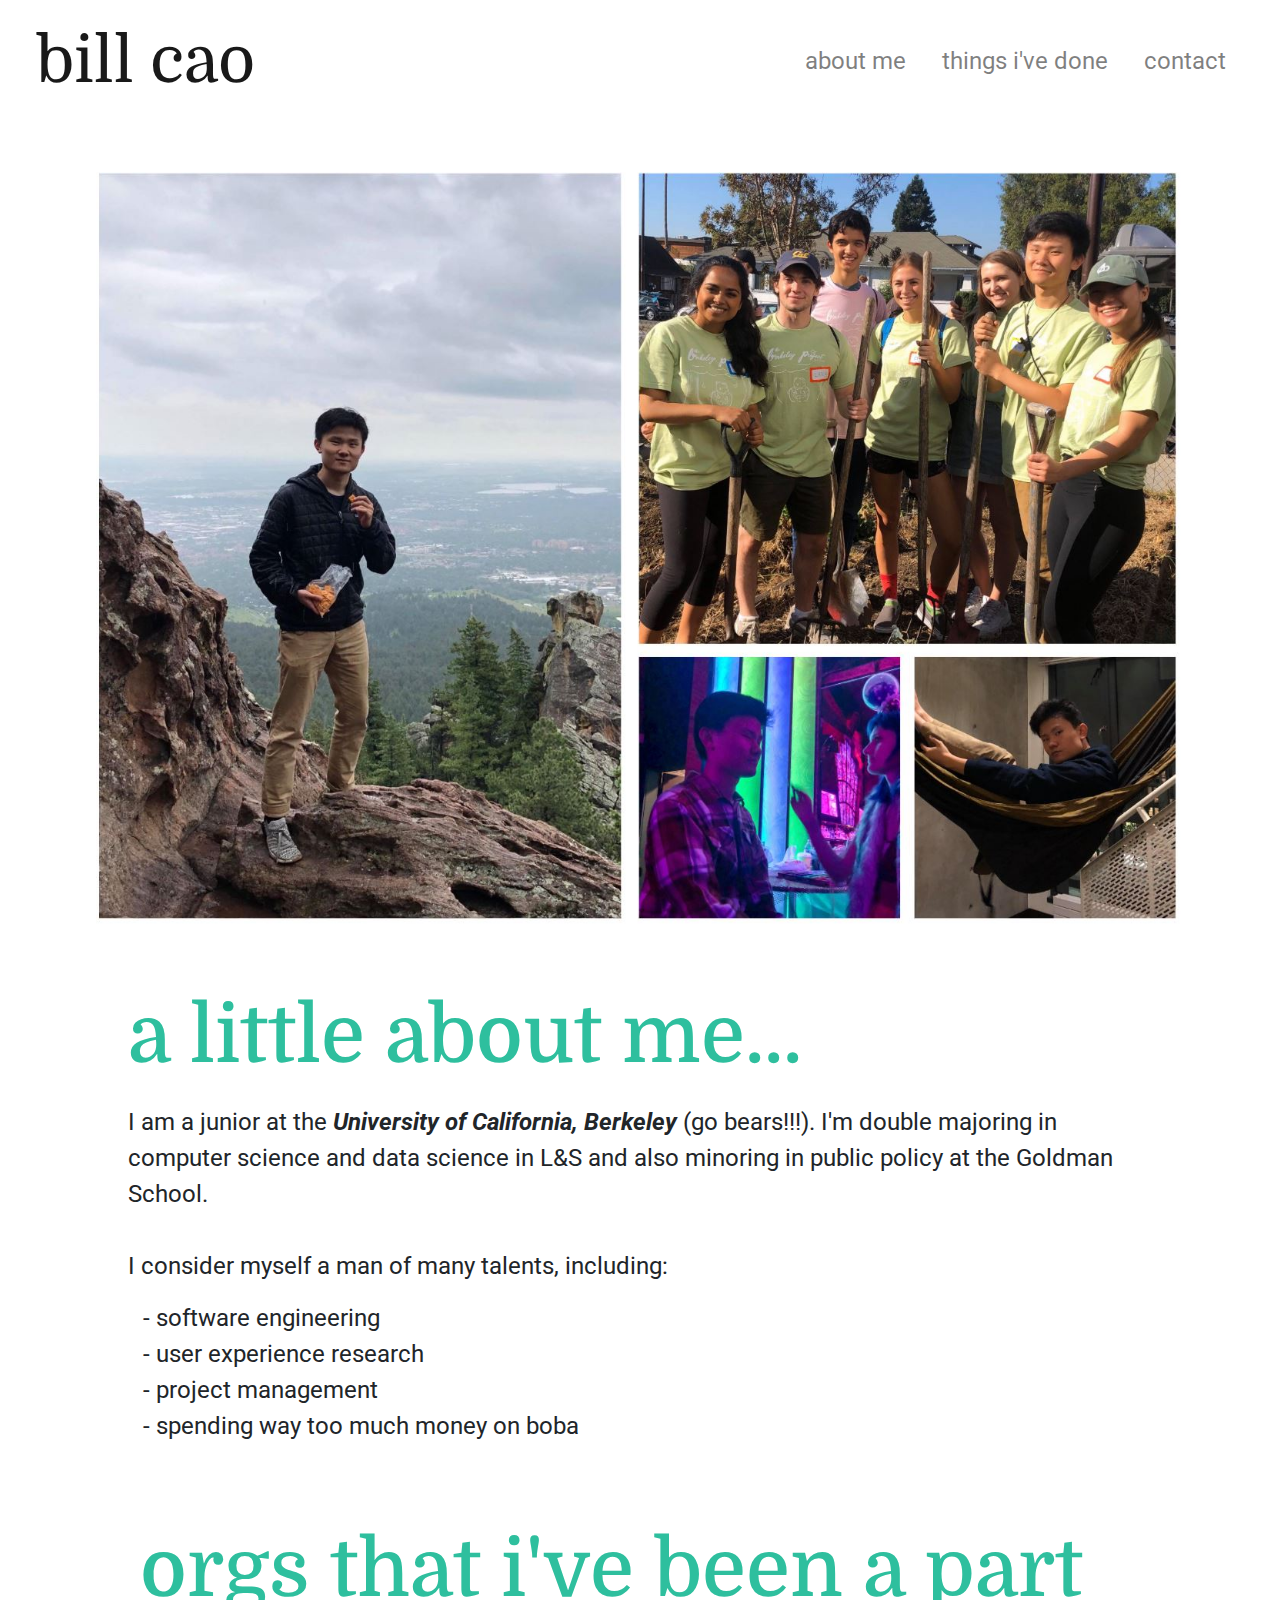
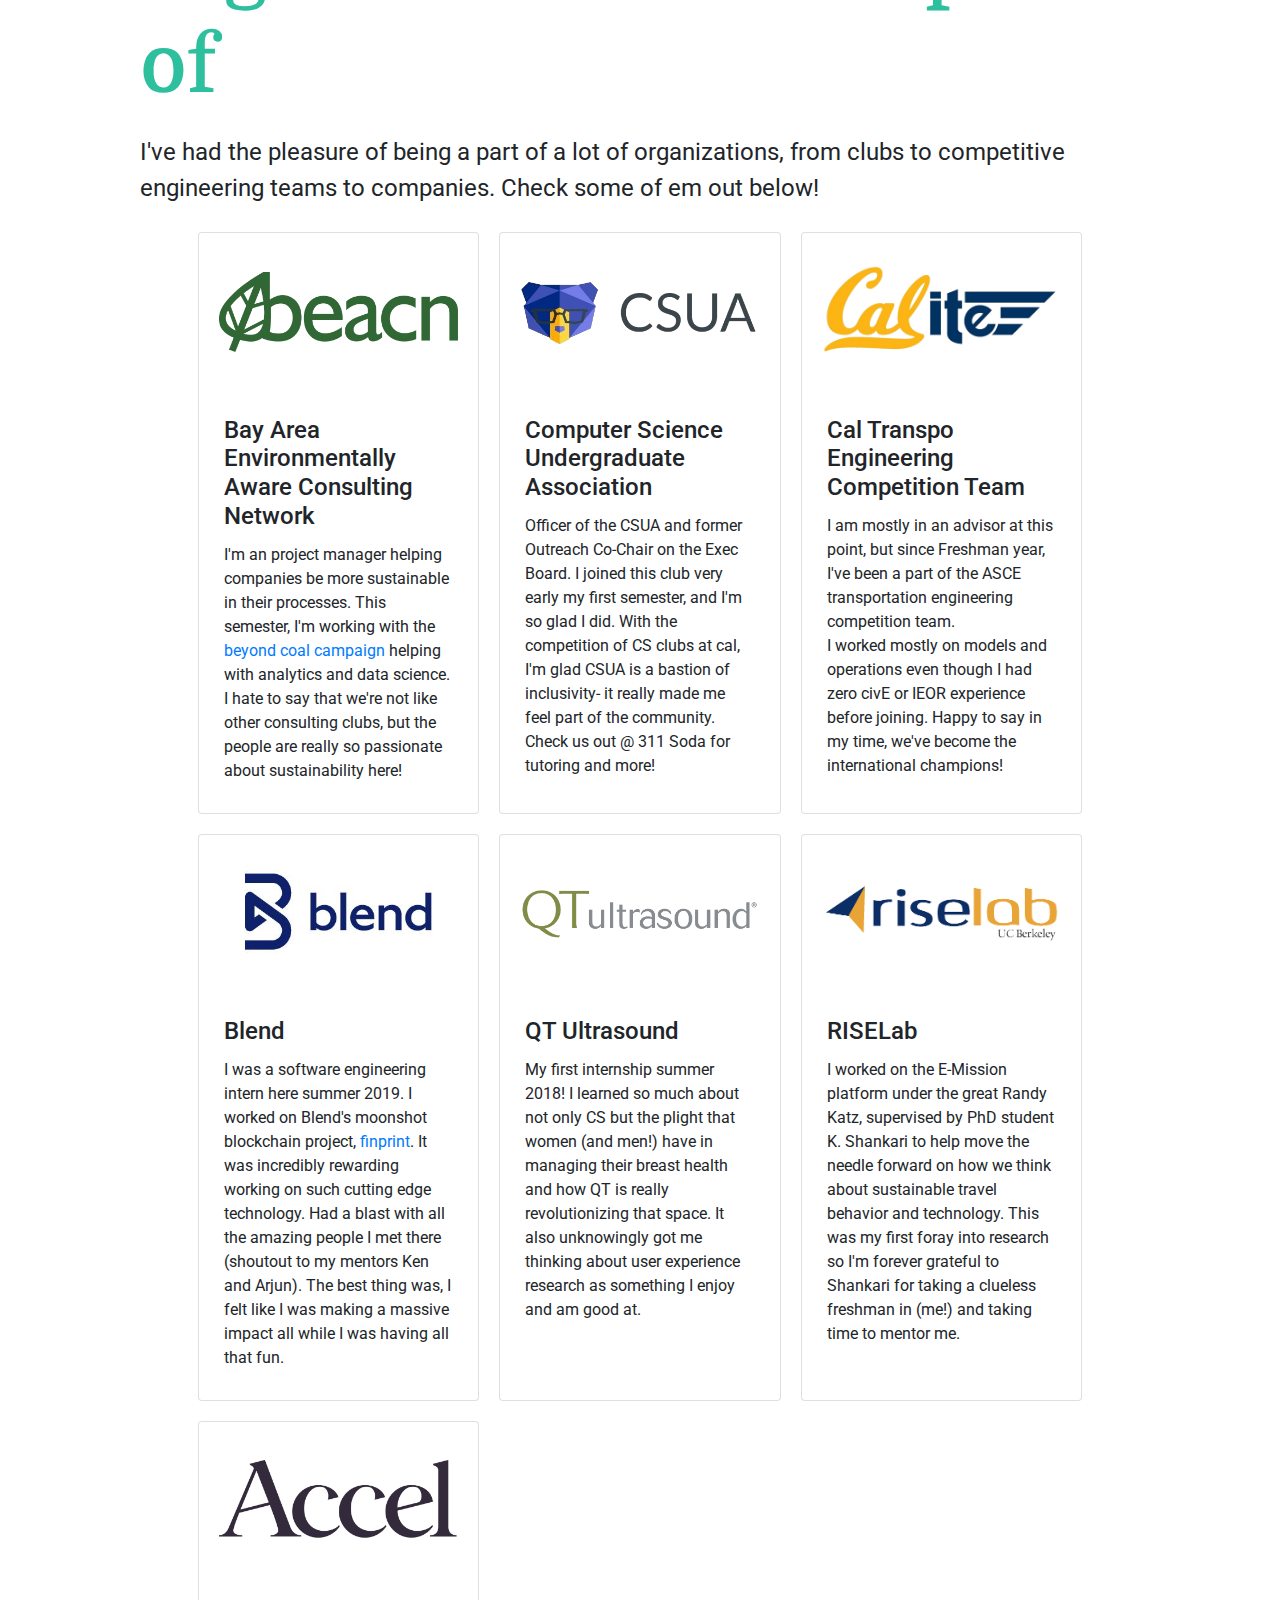
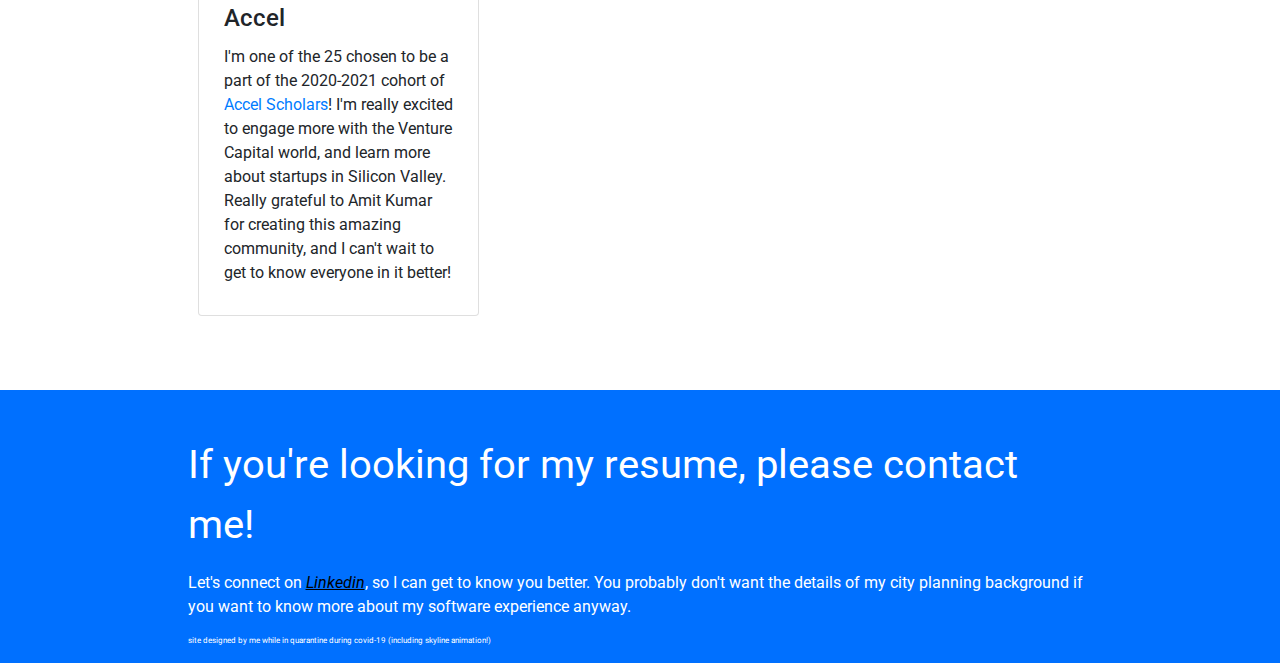
==== commit 58fd3f0e: "move things to abt me" ====
--- a/aboutme.html
+++ b/aboutme.html
@@ -14,6 +14,9 @@
       integrity="sha384-Vkoo8x4CGsO3+Hhxv8T/Q5PaXtkKtu6ug5TOeNV6gBiFeWPGFN9MuhOf23Q9Ifjh"
       crossorigin="anonymous"
     />
+    <script src="https://code.jquery.com/jquery-3.4.1.slim.min.js" integrity="sha384-J6qa4849blE2+poT4WnyKhv5vZF5SrPo0iEjwBvKU7imGFAV0wwj1yYfoRSJoZ+n" crossorigin="anonymous"></script>
+<script src="https://cdn.jsdelivr.net/npm/popper.js@1.16.0/dist/umd/popper.min.js" integrity="sha384-Q6E9RHvbIyZFJoft+2mJbHaEWldlvI9IOYy5n3zV9zzTtmI3UksdQRVvoxMfooAo" crossorigin="anonymous"></script>
+<script src="https://stackpath.bootstrapcdn.com/bootstrap/4.4.1/js/bootstrap.min.js" integrity="sha384-wfSDF2E50Y2D1uUdj0O3uMBJnjuUD4Ih7YwaYd1iqfktj0Uod8GCExl3Og8ifwB6" crossorigin="anonymous"></script>
     <!-- Fonts -->
     <link href="https://fonts.googleapis.com/css2?family=Domine:wght@400;700&family=Roboto:wght@400;700;900&display=swap" rel="stylesheet">
     <!-- Style -->
@@ -78,16 +81,15 @@
       </div>
     </nav>
       <div class="container-fluid">
-        <div class="row" style="padding: 10px;">
-          <div class="col-md-5" style="padding: 10px;">
+        <div class="row" style="justify-content: center;">
             <img
-              src="img/mountainme.jpg"
-              style="padding: 10px; width: 100%; padding-top: 50px;"
+              src="img/bill_collage.JPG"
+              style="width: 85%; padding-top: 50px; justify-content: center;"
             />
-          </div>
-
-          <div class="col-md-5" style="margin-top: 5%; margin-left: 20px;">
-            <h1 class="title-text">a little about me...</h1>
+        </div>
+        <div class="row">
+            <div style="padding-right: 10%; padding-left: 10%; padding-top: 5%;">
+              <h1 class="title-text">a little about me...</h1>
 
             <p style="margin-top: 20px; font-size: 150%">
               I am a junior at the
@@ -103,8 +105,120 @@
                 <br />- spending way too much money on boba
               </div>
             </p>
-          </div>
-        </div>
+            </div>
+      </div>
+
+      <div style="padding-top: 5%; padding-left: 10%; padding-right: 10%;">
+        <h1 class="title-text">orgs that i've been a part of</h1>
+        <p style="margin-top: 20px; font-size: 150%">
+        I've had the pleasure of being a part of a lot of organizations, from clubs to competitive engineering teams to companies. Check some of em out below!
+        </p>
+      </div>
+      <div class="row" style="padding-left: 15%; padding-right: 15%">
+
+        <div class="col-md-4" style="padding: 10px">
+              <div class="card" style="height: 100%">
+        <div class="embed-responsive embed-responsive-16by9 ">
+          <a href="https://beacn.berkeley.edu/"><img alt="Card image cap " class="card-img-top embed-responsive-item " style="object-fit: scale-down; padding: 20px" src="img/beacnlogo.png" /></a>
+       </div>
+        <div class="card-block " style="padding: 25px">
+           <h4 class="card-title ">Bay Area Environmentally Aware Consulting Network</h4>
+          <p class="card-text " style="padding-bottom: 5px">I'm an project manager helping companies be more sustainable in their processes. This semester, I'm working with the <a href="https://coal.sierraclub.org/">beyond coal campaign</a> helping with analytics and data science. I hate to say that we're not like other consulting clubs, but the people are really so passionate about sustainability here! </p>
+        </div>
+    </div>
+    </div>
+  
+    <div class="col-md-4" style="padding: 10px">
+        <div class="card " style="height: 100%">
+        <div class="embed-responsive embed-responsive-16by9 ">
+          <a href="https://www.csua.berkeley.edu/"><img alt="Card image cap " class="card-img-top embed-responsive-item " style="object-fit: scale-down; padding: 20px" src="img/csua.png " /></a>
+       </div>
+        <div class="card-block " style="padding: 25px">
+           <h4 class="card-title ">Computer Science Undergraduate Association</h4>
+          <p class="card-text " style="padding-bottom: 5px">Officer of the CSUA and former Outreach Co-Chair on the Exec Board. I joined this club very early my first semester, and I'm so glad I did. With the competition of CS clubs at cal, I'm glad CSUA is a bastion of inclusivity- it really made me feel part of the community. <br> Check us out @ 311 Soda for tutoring and more! </p>
+       </div>
+    </div>
+    </div>
+  
+  
+          <div class="col-md-4" style="padding: 10px">
+              <div class="card " style="height: 100%" style="height: 100%">
+        <div class="embed-responsive embed-responsive-16by9 ">
+          <a href="https://ite.berkeley.edu/cal-transportation-team/"><img alt="Card image cap " class="card-img-top embed-responsive-item " style="object-fit: scale-down; padding: 20px" src="img/cal ite.png " /></a>
+       </div>
+        <div class="card-block " style="padding: 25px">
+           <h4 class="card-title ">Cal Transpo Engineering Competition Team</h4>
+          <p class="card-text">I am mostly in an advisor at this point, but since Freshman year, I've been a part of the ASCE transportation engineering competition team.
+          </br>I worked mostly on models and operations even though I had zero civE or IEOR experience before joining. Happy to say in my time, we've become the international champions! </p>
+        </div>
+    </div>
+    </div>
+  
+  </div>
+  
+  <div class="row" style="padding-left: 15%; padding-right: 15%">
+  
+    <div class="col-md-4" style="padding: 10px">
+        <div class="card " style="height: 100%;">
+        <div class="embed-responsive embed-responsive-16by9 ">
+          <a href="https://blend.com"><img alt="Card image cap " class="card-img-top embed-responsive-item " style="object-fit: scale-down; padding: 20px" src="img/blendlogo.png " /> </a>
+       </div>
+        <div class="card-block " style="padding: 25px">
+           <h4 class="card-title ">Blend</h4>
+          <p class="card-text " style="padding-bottom: 5px">I was a software engineering intern here summer 2019. 
+            I worked on Blend's moonshot blockchain project, <a href="https://finprint.com/">finprint</a>. It was incredibly rewarding working on such cutting edge technology. 
+            Had a blast with all the amazing people I met there (shoutout to my mentors Ken and Arjun). The best thing was, I felt like I was making a massive impact
+            all while I was having all that fun.</p>
+       </div>
+    </div>
+    </div>
+    
+  
+      <div class="col-md-4" style="padding: 10px">
+        <div class="card " style="height: 100%">
+        <div class="embed-responsive embed-responsive-16by9 ">
+          <a href="https://www.qtultrasound.com/"><img alt="Card image cap " class="card-img-top embed-responsive-item " style="object-fit: scale-down; padding: 20px" src="img/qtultra.png " /> </a>
+       </div>
+        <div class="card-block " style="padding: 25px">
+           <h4 class="card-title ">QT Ultrasound</h4>
+          <p class="card-text " style="padding-bottom: 5px">My first internship summer 2018! I learned so much about not only CS but the plight that women (and men!) have in managing their breast health and how QT is really revolutionizing that space.
+             It also unknowingly got me thinking about user experience research as something I enjoy and am good at.  </p>
+       </div>
+    </div>
+    </div>
+  
+    <div class="col-md-4" style="padding: 10px">
+      <div class="card " style="height: 100%">
+  <div class="embed-responsive embed-responsive-16by9 ">
+  <a href="https://rise.cs.berkeley.edu/"><img alt="Card image cap " class="card-img-top embed-responsive-item " style="object-fit: scale-down; padding: 20px" src="img/riselab.png " /> </a>
+  </div>
+  <div class="card-block " style="padding: 25px">
+   <h4 class="card-title ">RISELab</h4>
+  <p class="card-text " style="padding-bottom: 5px">I worked on the E-Mission platform under the great Randy Katz, supervised by PhD student K. Shankari to help move the needle forward on how we think about sustainable travel behavior and technology. This was my first foray into research so I'm forever grateful to Shankari for taking a clueless freshman in (me!) and taking time to mentor me.</p>
+  </div>
+  </div>
+  </div>
+  
+    
+  </div>
+
+  <div class="row" style="padding-left: 15%; padding-right: 15%">
+
+    <div class="col-md-4" style="padding: 10px">
+          <div class="card" style="height: 100%">
+    <div class="embed-responsive embed-responsive-16by9 ">
+      <a href="https://www.accel.com/"><img alt="Card image cap " class="card-img-top embed-responsive-item " style="object-fit: scale-down; padding: 20px" src="img/accel.jpg" /></a>
+   </div>
+    <div class="card-block " style="padding: 25px">
+       <h4 class="card-title ">Accel</h4>
+      <p class="card-text " style="padding-bottom: 5px">I'm one of the 25 chosen to be a part of the 2020-2021 cohort of <a href="https://www.accel.com/interests/CalAccelScholars">Accel Scholars</a>! I'm really excited to engage more with the Venture Capital world, and learn more about startups in Silicon Valley. Really grateful to Amit Kumar for creating this amazing community, and I can't wait to get to know everyone in it better!  </p>
+    </div>
+</div>
+</div>
+</div>
+
+</div>
+
       </div>
 
       <div
